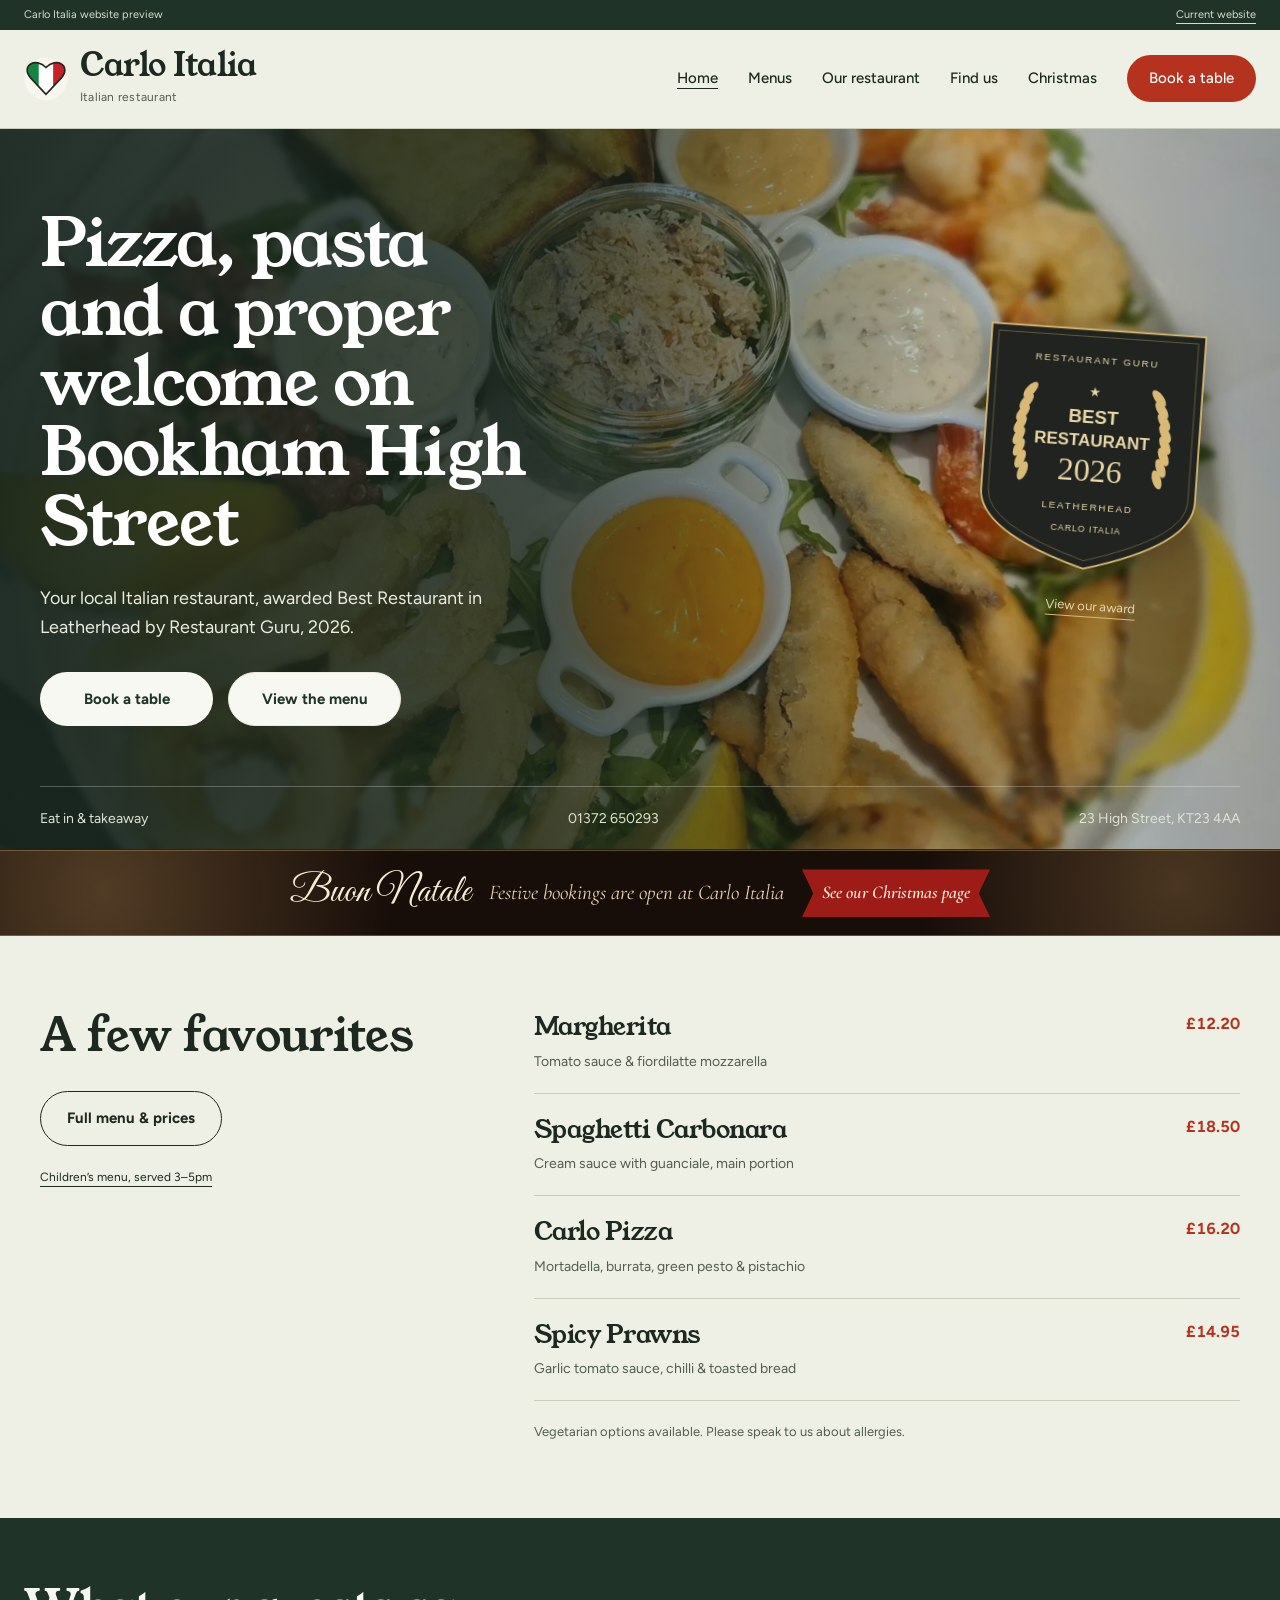
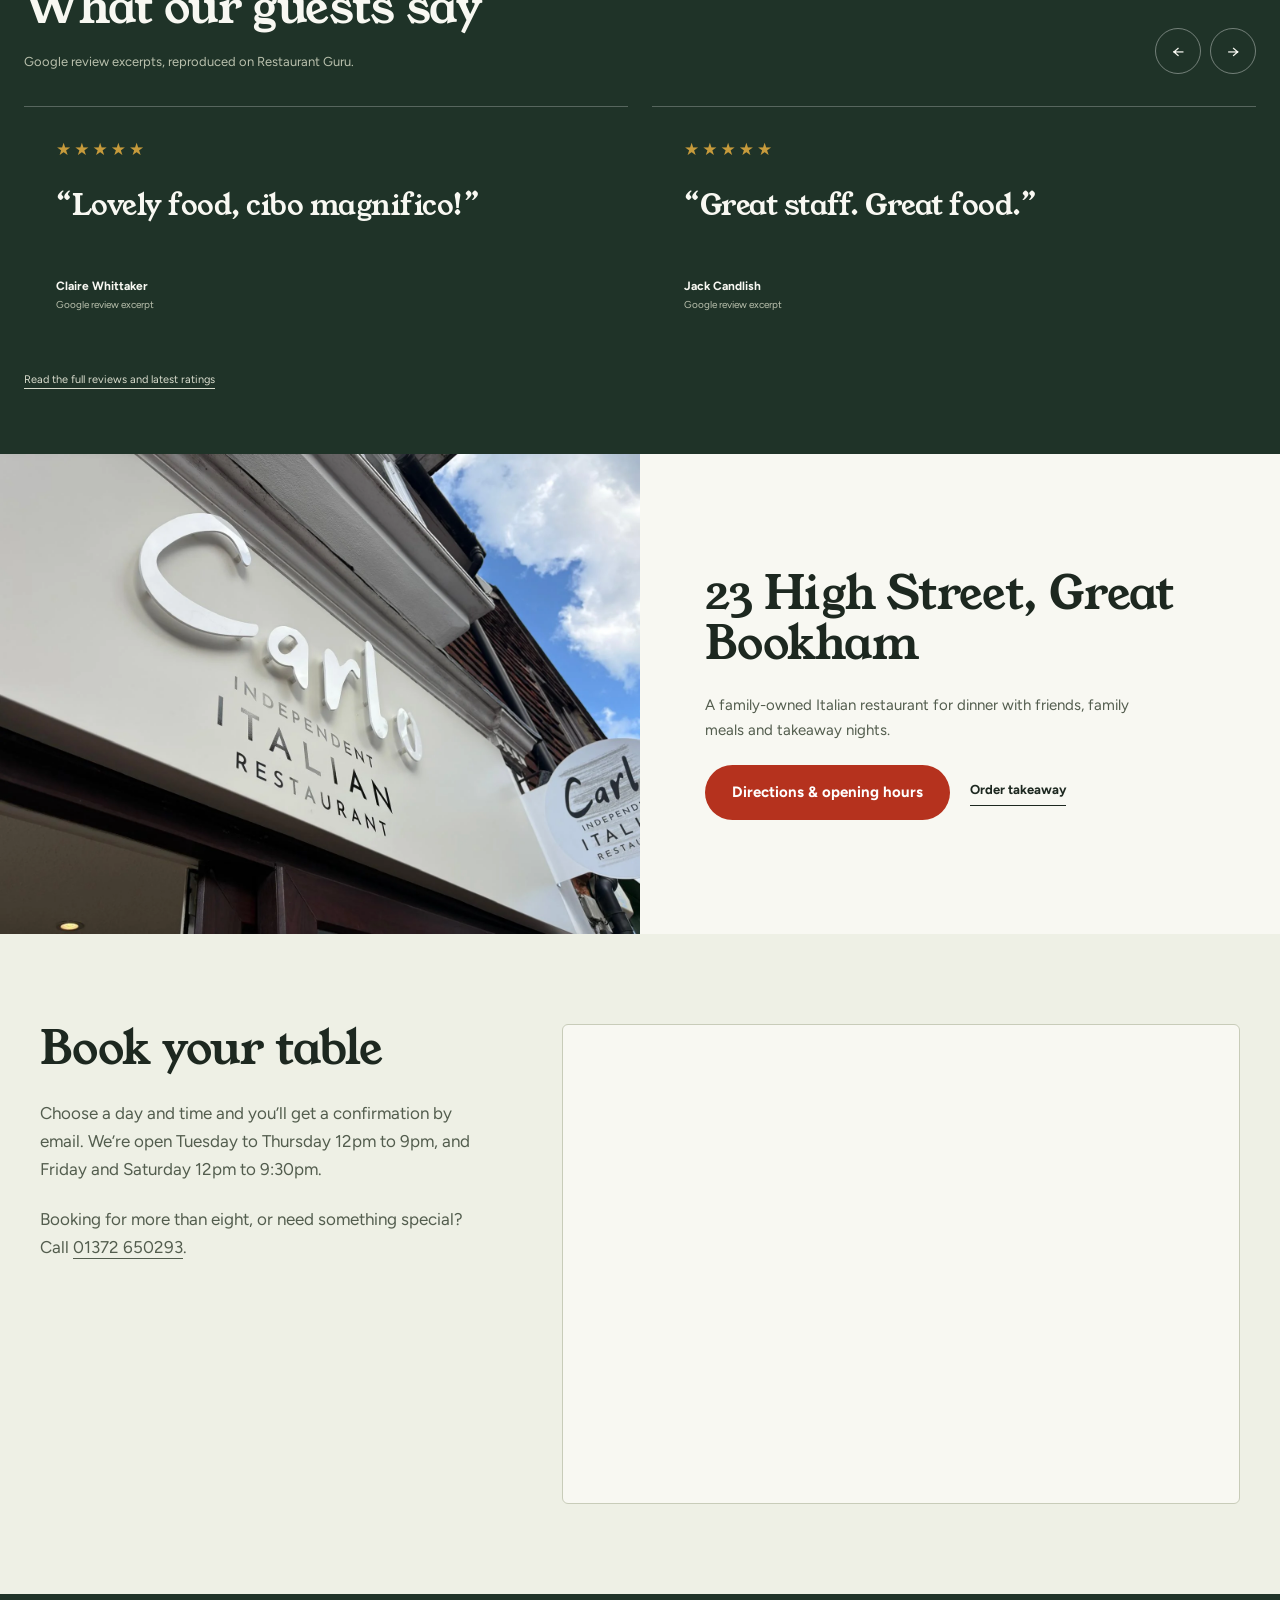
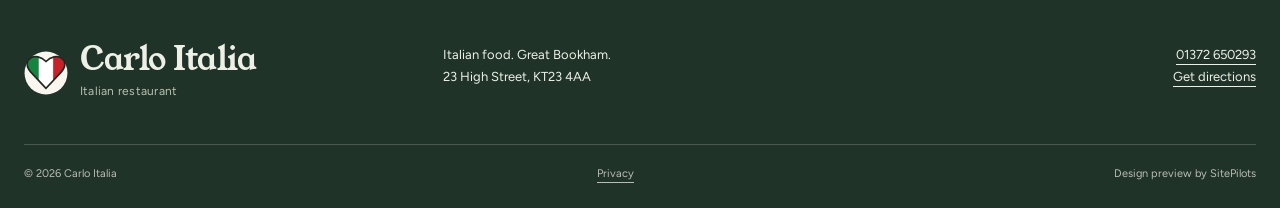
==== index.html @ e2feead2 "Add files via upload" ====
<!doctype html><html lang="en-GB"><head><meta charset="utf-8"><meta name="viewport" content="width=device-width,initial-scale=1"><title>Italian Restaurant in Great Bookham | Carlo Italia</title><meta name="description" content="Pizza, pasta and Italian dining at Carlo Italia, 23 High Street, Great Bookham. View the menu, find us and book a table."><meta name="robots" content="noindex, nofollow"><link rel="canonical" href="https://www.carloitalia.com/"><meta name="theme-color" content="#1f3328"><meta property="og:title" content="Italian Restaurant in Great Bookham | Carlo Italia"><meta property="og:description" content="Pizza, pasta and Italian dining at Carlo Italia, 23 High Street, Great Bookham. View the menu, find us and book a table."><meta property="og:type" content="website"><meta property="og:url" content="https://sitepilots.co.uk/carlo/"><meta property="og:image" content="https://sitepilots.co.uk/carlo/seafood.webp"><link rel="icon" href="favicon.svg" type="image/svg+xml"><link rel="alternate icon" href="favicon.ico"><link rel="apple-touch-icon" href="apple-touch-icon.png"><link rel="preconnect" href="https://fonts.googleapis.com"><link rel="preconnect" href="https://fonts.gstatic.com" crossorigin><link rel="stylesheet" href="https://fonts.googleapis.com/css2?family=Young+Serif&family=Figtree:wght@400;500;700&display=swap"><link rel="stylesheet" href="https://fonts.googleapis.com/css2?family=Great+Vibes&family=Cormorant+Garamond:ital,wght@0,500;0,600;1,500&display=swap"><link rel="stylesheet" href="styles.css"><script src="script.js" defer></script><script type="application/ld+json">{"@context": "https://schema.org", "@type": "Restaurant", "name": "Carlo Italia", "url": "https://www.carloitalia.com/", "telephone": "+441372650293", "servesCuisine": "Italian", "hasMenu": "https://www.carloitalia.com/menu/", "address": {"@type": "PostalAddress", "streetAddress": "23 High Street", "addressLocality": "Great Bookham", "addressRegion": "Surrey", "postalCode": "KT23 4AA", "addressCountry": "GB"}}</script></head><body><a class="skip" href="#main">Skip to content</a><div class="preview-bar">Carlo Italia website preview <a href="https://www.carloitalia.com/">Current website</a></div><header class="site-header"><a class="brand" href="index.html" aria-label="Carlo Italia home"><img src="favicon.svg" alt="" width="44" height="44"><span>Carlo Italia <small>Italian restaurant</small></span></a><button class="nav-toggle" type="button" aria-controls="main-nav" aria-expanded="false">Menu <span>+</span></button><nav id="main-nav" aria-label="Main navigation"><a href="index.html" aria-current="page">Home</a><a href="menu.html" >Menus</a><a href="about.html" >Our restaurant</a><a href="visit.html" >Find us</a><a href="christmas.html">Christmas</a><a href="book.html" >Book a table</a></nav></header><main id="main"><section class="hero hero-redesign"><img class="hero-backdrop" src="seafood.webp" width="1600" height="900" alt="Carlo Italia seafood platter, with calamari, prawns and dips" fetchpriority="high"><div class="hero-inner"><div class="hero-copy"><h1>Pizza, pasta and a proper welcome on Bookham High Street</h1><p class="intro">Your local Italian restaurant, awarded Best Restaurant in Leatherhead by Restaurant Guru, 2026.</p><div class="buttons"><a class="button" href="#book">Book a table</a><a class="button hero-secondary" href="menu.html">View the menu</a></div></div><a class="hero-award" href="https://restaurantguru.com/Carlo-Italia-Leatherhead" target="_blank" rel="noopener" aria-label="View Carlo Italia's Restaurant Guru 2026 Best Restaurant award in Leatherhead"><img src="award-2026.svg" width="280" height="300" alt="Restaurant Guru — Best Restaurant 2026, Leatherhead, Carlo Italia"><span>View our award</span></a></div><div class="hero-bottom"><span>Eat in &amp; takeaway</span><a href="tel:+441372650293">01372 650293</a><span>23 High Street, KT23 4AA</span></div></section><a class="xmas-strip" href="christmas.html"><strong>Buon Natale</strong><em>Festive bookings are open at Carlo Italia</em><span>See our Christmas page</span></a><section class="section food-menu"><div class="menu-intro"><h2>A few favourites</h2><a class="button outline" href="menu.html">Full menu &amp; prices</a><a class="small-link" href="menu.html#children">Children’s menu, served 3–5pm</a></div><div class="home-dishes"><article><div><h3>Margherita</h3><p>Tomato sauce &amp; fiordilatte mozzarella</p></div><strong>£12.20</strong></article><article><div><h3>Spaghetti Carbonara</h3><p>Cream sauce with guanciale, main portion</p></div><strong>£18.50</strong></article><article><div><h3>Carlo Pizza</h3><p>Mortadella, burrata, green pesto &amp; pistachio</p></div><strong>£16.20</strong></article><article><div><h3>Spicy Prawns</h3><p>Garlic tomato sauce, chilli &amp; toasted bread</p></div><strong>£14.95</strong></article><p class="menu-footnote">Vegetarian options available. Please speak to us about allergies.</p></div></section><section class="reviews section" aria-labelledby="reviews-title"><div class="review-heading"><div><h2 id="reviews-title">What our guests say</h2><p>Google review excerpts, reproduced on Restaurant Guru.</p></div><div class="review-controls"><button type="button" data-review-prev aria-label="Previous review">←</button><button type="button" data-review-next aria-label="Next review">→</button></div></div><div class="review-track" tabindex="0" aria-label="Guest reviews, scroll horizontally"><article class="review-card"><span class="stars" aria-label="5 out of 5 stars">★★★★★</span><blockquote>“Lovely food, cibo magnifico!”</blockquote><p>Claire Whittaker</p><small>Google review excerpt</small></article><article class="review-card"><span class="stars" aria-label="5 out of 5 stars">★★★★★</span><blockquote>“Great staff. Great food.”</blockquote><p>Jack Candlish</p><small>Google review excerpt</small></article><article class="review-card"><span class="stars" aria-label="5 out of 5 stars">★★★★★</span><blockquote>“The spicy prawns were exceptional”</blockquote><p>kaleb mahoneycullen</p><small>Google review excerpt</small></article></div><p class="review-source"><a href="https://restaurantguru.com/Carlo-Italia-Leatherhead#restaurant-reviews" target="_blank" rel="noopener">Read the full reviews and latest ratings</a></p></section><section class="home-visit"><figure><img src="carlo-photo.webp" width="1600" height="1200" alt="Carlo Italian restaurant sign on Great Bookham High Street" loading="lazy"></figure><div><h2>23 High Street, Great Bookham</h2><p>A family-owned Italian restaurant for dinner with friends, family meals and takeaway nights.</p><div class="buttons"><a class="button" href="visit.html">Directions &amp; opening hours</a><a class="text-link" href="tel:+447988336974">Order takeaway</a></div></div></section><section class="home-book" id="book"><div class="home-book-copy"><h2>Book your table</h2><p>Choose a day and time and you’ll get a confirmation by email. We’re open Tuesday to Thursday 12pm to 9pm, and Friday and Saturday 12pm to 9:30pm.</p><p>Booking for more than eight, or need something special? Call <a href="tel:+441372650293">01372 650293</a>.</p></div><div class="booking-widget"><script src="https://app.tableo.com/embed.js" data-restaurant="carlo-italia-united-kingdom"></script></div></section></main><footer><div class="footer-top"><a class="brand" href="index.html"><img src="favicon.svg" alt="" width="44" height="44"><span>Carlo Italia <small>Italian restaurant</small></span></a><p>Italian food. Great Bookham.<br>23 High Street, KT23 4AA</p><div><a href="tel:+441372650293">01372 650293</a><br><a href="https://www.google.com/maps/search/?api=1&query=Carlo+Italia+23+High+Street+Great+Bookham+KT23+4AA" target="_blank" rel="noopener">Get directions</a></div></div><div class="footer-bottom"><span>© 2026 Carlo Italia</span><a href="privacy.html">Privacy</a><span>Design preview by SitePilots</span></div></footer><div class="mobile-actions"><a href="menu.html">View menu</a><a href="book.html">Book a table</a></div></body></html>
---- styles.css ----
:root{--paper:#f5f1e9;--ink:#242420;--green:#9e3027;--line:#cfc7ba;--gold:#d8ba76;--muted:#605f56;--dark:#20231f}*{box-sizing:border-box}html{scroll-behavior:smooth;scroll-padding-top:110px}body{margin:0;background:var(--paper);color:var(--ink);font:16px/1.6 Arial,Helvetica,sans-serif}a{color:inherit;text-underline-offset:5px}button{font:inherit;cursor:pointer}a,button{-webkit-tap-highlight-color:transparent}a:focus-visible,button:focus-visible,summary:focus-visible,.review-track:focus-visible{outline:3px solid #b69b59;outline-offset:5px}img{max-width:100%;display:block;height:auto}figure{margin:0}h1,h2,h3,p{margin-top:0}h1,h2{font-family:Impact,'Arial Narrow',Arial,sans-serif;font-weight:900;letter-spacing:-.035em;line-height:1.03}h1{font-size:clamp(56px,6.8vw,100px);margin-bottom:26px}h2{font-size:clamp(38px,4.5vw,65px);margin-bottom:25px}h3{font-size:21px;line-height:1.3}p{margin-bottom:22px}small{font-size:13px;line-height:1.6}section{min-width:0}.skip{position:fixed;left:10px;top:-100px;z-index:30;background:white;padding:12px}.skip:focus{top:10px}.preview-bar{display:flex;justify-content:space-between;gap:15px;padding:6px max(24px,calc((100vw - 1280px)/2));font-size:10px;letter-spacing:.04em;background:#e4dfd4;color:var(--ink)}.preview-bar a{white-space:nowrap}.site-header{position:sticky;top:0;z-index:10;background:var(--paper);display:flex;align-items:center;justify-content:space-between;gap:24px;padding:20px max(24px,calc((100vw - 1280px)/2));border-bottom:1px solid var(--line)}.brand{display:flex;align-items:center;gap:12px;text-decoration:none;flex-shrink:0}.brand>span{font-family:Georgia,serif;font-size:38px;letter-spacing:-1.5px;line-height:1}.brand small{display:block;font:9px/1.7 Arial,sans-serif;letter-spacing:.17em;margin-top:5px}.site-header nav{display:flex;gap:30px;align-items:center}.site-header nav a{text-decoration:none;font-size:12px;text-transform:uppercase;letter-spacing:.045em;font-weight:700}.site-header nav a[aria-current]{text-decoration:underline}.site-header nav a:last-child{padding:13px 25px;background:var(--green);color:white}.nav-toggle{display:none}.section{max-width:1280px;margin:auto;padding:80px 0}.eyebrow{display:block;font-size:11px;font-weight:700;letter-spacing:.14em;text-transform:uppercase;margin-bottom:24px}.buttons{display:flex;gap:25px;align-items:center;flex-wrap:wrap}.button{display:inline-flex;gap:25px;align-items:center;justify-content:center;background:var(--green);color:white;padding:17px 26px;text-decoration:none;font-size:12px;text-transform:uppercase;letter-spacing:.05em;font-weight:700;min-height:52px;border:1px solid transparent;transition:background .15s}.button:hover{background:#7b241d}.text-link{font-size:13px;font-weight:700;text-decoration:none;border-bottom:1px solid currentColor;padding-bottom:5px}.hero-redesign{position:relative;isolation:isolate;color:#fff;margin:0;max-width:none;overflow:hidden;background:#323025}.hero-backdrop{position:absolute;z-index:-2;inset:0;width:100%;height:100%;object-fit:cover;object-position:center 56%}.hero-redesign:after{content:'';position:absolute;z-index:-1;inset:0;background:linear-gradient(90deg,rgba(13,18,15,.91) 0%,rgba(13,18,15,.76) 39%,rgba(13,18,15,.22) 75%,rgba(13,18,15,.36) 100%)}.hero-inner{max-width:1280px;margin:auto;min-height:620px;padding:80px 0 60px;display:grid;grid-template-columns:1fr 280px;align-items:center;gap:70px}.hero h1{font-size:clamp(58px,6vw,89px);letter-spacing:-.03em;line-height:1.01;margin-bottom:26px}.hero h1 span{color:#e2c888}.hero .eyebrow{color:#e3d4ae}.hero .intro{font-size:17px;max-width:490px;line-height:1.6;color:#ede8df}.hero .buttons{margin-top:30px;gap:15px}.hero .button{background:var(--paper);color:var(--dark);min-width:173px}.hero .button:hover{background:#e4d4b4}.hero .hero-secondary{background:transparent;border:1px solid #efe8dc;color:white}.hero .hero-secondary:hover{background:#ffffff20}.hero-award{align-self:center;text-align:center;text-decoration:none;transform:rotate(4deg);padding:0 5px}.hero-award img{width:250px;height:auto;filter:drop-shadow(0 9px 20px #0005)}.hero-award span{display:inline-block;font-size:11px;border-bottom:1px solid #d8ba76;margin-top:12px;color:#e7d7ae}.hero-bottom{max-width:1280px;margin:auto;border-top:1px solid #ffffff40;padding:20px 0;display:flex;justify-content:space-between;gap:20px;font-size:11px;text-transform:uppercase;letter-spacing:.07em}.hero-bottom a{text-decoration:none}.food-menu{display:grid;grid-template-columns:.75fr 1.25fr;gap:110px;padding-top:75px;padding-bottom:75px}.menu-intro .eyebrow{color:var(--green)}.menu-intro h2{font-size:70px;margin-bottom:30px}.outline{background:transparent;color:var(--ink);border:1px solid var(--ink)}.outline:hover{color:white;background:var(--ink)}.small-link{display:block;font-size:12px;margin-top:22px}.home-dishes article{display:flex;justify-content:space-between;gap:25px;border-bottom:1px solid var(--line);padding:20px 0}.home-dishes article:first-child{padding-top:0}.home-dishes h3{font-family:Georgia,serif;font-size:25px;font-weight:400;margin-bottom:6px;letter-spacing:-.5px}.home-dishes p{font-size:14px;color:var(--muted);margin:0}.home-dishes strong{white-space:nowrap;font-size:16px}.home-dishes .menu-footnote{font-size:11px;margin:20px 0 0}.reviews{background:#e8e4da;padding:65px max(24px,calc((100vw - 1280px)/2));max-width:none;overflow:hidden;border-top:1px solid var(--line);border-bottom:1px solid var(--line)}.review-heading{display:flex;justify-content:space-between;align-items:end;gap:25px}.review-heading h2{font-size:50px;margin-bottom:18px}.review-heading p:not(.eyebrow){font-size:12px;color:var(--muted)}.review-heading .eyebrow{color:var(--green);margin-bottom:16px}.review-controls{display:flex;gap:9px;padding-bottom:20px}.review-controls button{border:1px solid var(--ink);background:transparent;width:46px;height:46px;color:var(--ink)}.review-controls button:hover{background:var(--ink);color:white}.review-track{display:flex;gap:24px;overflow-x:auto;scroll-snap-type:x mandatory;scrollbar-width:thin;padding:12px 0 18px}.review-card{flex:0 0 calc((100% - 24px)/2);scroll-snap-align:start;border-top:2px solid var(--green);padding:28px 32px;display:flex;flex-direction:column;min-height:235px;background:var(--paper)}.stars{color:#906719;font-size:17px;letter-spacing:3px}.review-card blockquote{font:29px/1.3 Georgia,serif;letter-spacing:-.5px;margin:24px 0 auto;padding-bottom:25px}.review-card p{font-size:12px;font-weight:700;margin:0}.review-card small{color:var(--muted);font-size:10px}.review-source{margin:12px 0 0;font-size:11px}.home-visit{display:grid;grid-template-columns:1fr 1fr;background:var(--paper)}.home-visit figure img{height:100%;min-height:450px;max-height:520px;width:100%;object-fit:cover}.home-visit>div{padding:70px max(40px,calc((100vw - 1280px)/2)) 70px 65px;align-self:center}.home-visit h2{font-size:49px}.home-visit p:not(.eyebrow){max-width:450px;color:var(--muted);font-size:15px}.home-visit .buttons{gap:20px}.closing{text-align:center;background:var(--green);color:var(--paper);padding:65px 24px}.closing .eyebrow{color:#f0d6cd}.closing h2{font-size:clamp(43px,5vw,70px)}.closing p:not(.eyebrow){color:#f0d6cd}.closing .buttons{justify-content:center}.light{background:var(--paper);color:var(--green)}.light:hover{background:#fff}footer{padding:50px max(24px,calc((100vw - 1280px)/2)) 25px;background:var(--dark);color:var(--paper)}.footer-top{display:grid;grid-template-columns:1fr 1fr 1fr;align-items:start;gap:25px;padding-bottom:35px}.footer-top p,.footer-top>div{font-size:13px}.footer-top>div{text-align:right}.footer-bottom{border-top:1px solid #ffffff30;padding-top:20px;display:flex;justify-content:space-between;gap:20px;font-size:11px;color:#bbbcb4}.mobile-actions{display:none}.page-heading{max-width:1280px;margin:auto;padding:65px 0 40px}.page-heading p:not(.eyebrow){max-width:620px;font-size:17px;color:var(--muted)}.page-heading h1{font-size:clamp(53px,6vw,85px)}.page-heading .eyebrow{color:var(--green)}.split{display:grid;grid-template-columns:1fr 1fr;align-items:center;gap:80px}.split figure img{width:100%;height:450px;object-fit:cover}.split>div p{color:var(--muted)}.split h2{font-size:50px}.award{max-width:1280px;margin:0 auto;display:flex;gap:25px;align-items:center;border-top:1px solid var(--line);border-bottom:1px solid var(--line);padding:27px 12px}.award-mark{color:#967123;font-size:50px;width:65px;text-align:center}.award>div{display:flex;gap:8px 28px;align-items:baseline;flex-wrap:wrap}.award .eyebrow{color:#756030;flex-basis:100%;margin:0}.award strong{font:32px/1.3 Georgia,serif}.award div>span:last-child{font-size:12px;color:var(--muted)}.award>a{font-size:12px;white-space:nowrap;margin-left:auto}.menu-jump{position:sticky;top:98px;background:var(--dark);color:var(--paper);z-index:5;display:flex;gap:35px;padding:18px max(24px,calc((100vw - 1280px)/2));overflow:auto;white-space:nowrap}.menu-jump a{font-size:12px;text-transform:uppercase;letter-spacing:.04em;text-decoration:none}.menu-layout{display:grid;grid-template-columns:1fr 1fr;gap:55px 95px;align-items:start}.menu-section h2{font-size:38px;text-transform:uppercase;border-bottom:2px solid var(--green);padding-bottom:19px}.dishes{list-style:none;padding:0;margin:0}.dishes li{display:flex;gap:20px;justify-content:space-between;margin-bottom:26px}.dishes li>div{min-width:0}.dishes h3{font:400 22px/1.3 Georgia,serif;margin-bottom:6px;letter-spacing:-.3px}.dishes p{font-size:13px;color:var(--muted);margin:0}.price{font-size:14px;font-weight:700;white-space:nowrap;text-align:right}.price small{display:block;font-size:11px;color:var(--muted);font-weight:400;margin-bottom:4px}.menu-section{scroll-margin-top:170px}.children,.allergens{grid-column:1/-1}.children .dishes{display:grid;grid-template-columns:1fr 1fr;column-gap:95px}.subheading{font:28px Georgia,serif;margin:35px 0 25px}.allergens{padding:30px;border:1px solid var(--line);font-size:13px}.allergens h2{font-size:30px}.allergens .buttons a{font-size:12px}.visit-grid{display:grid;grid-template-columns:1fr 1fr;gap:85px;padding-top:20px}.visit-grid figure img{width:100%;height:570px;object-fit:cover}.visit-grid figcaption{font-size:12px;margin-top:15px}.contact-detail{margin-top:32px}.contact-detail h3{font-size:14px}.contact-detail a{font-size:17px}.contact-detail p{margin-bottom:5px}.email{overflow-wrap:anywhere}.faq{max-width:850px}.faq details{border-bottom:1px solid var(--line);padding:21px 0}.faq summary{cursor:pointer;font-weight:600}.faq details p{margin:15px 0 0;color:var(--muted)}.booking-grid{display:grid;grid-template-columns:1.3fr 1fr;gap:80px;padding-top:20px}.booking-primary{background:#e6e0d4;padding:45px}.booking-primary small{display:block;max-width:440px;margin-top:20px;color:var(--muted)}.booking-grid aside{padding:30px 0}.booking-grid aside h2{font-size:35px}.phone-big{display:block;font:34px Georgia,serif;text-decoration:none;margin-bottom:20px}.booking-grid aside .text-link{display:inline-block}.booking-grid aside .button{display:flex;margin-top:25px;max-width:290px}.muted{color:var(--muted);font-size:13px}.prose{max-width:800px;padding-top:20px;overflow-wrap:anywhere}.prose h2{font-size:30px;margin-top:40px}.gallery{display:grid;grid-template-columns:1.3fr 1fr;gap:30px}.gallery img{height:430px;width:100%;object-fit:cover}.gallery figcaption{font-size:11px;margin-top:12px;color:var(--muted)}
@media(max-width:1360px){.section,.page-heading,.award{margin-left:40px;margin-right:40px}.reviews{margin:0}.hero-inner,.hero-bottom{margin-left:40px;margin-right:40px}.faq,.prose{margin-left:auto;margin-right:auto;padding-left:25px;padding-right:25px}.food-menu{gap:70px}}
@media(max-width:1000px){.site-header nav{gap:17px}.hero-inner{grid-template-columns:1fr 210px;gap:25px;min-height:550px}.hero h1{font-size:61px}.hero-award img{width:200px}.split,.visit-grid{gap:40px}.menu-layout{gap:50px}.booking-grid{gap:35px}.booking-primary{padding:30px}.award>div{gap:5px 20px}.home-visit>div{padding:40px}.home-visit h2{font-size:40px}.food-menu{gap:45px}}
@media(max-width:760px){html{scroll-padding-top:90px}.preview-bar{padding:5px 20px;font-size:9px;letter-spacing:0}.site-header{padding:15px 20px}.brand>span{font-size:30px}.brand img{width:35px;height:35px}.brand small{font-size:8px}.nav-toggle{display:flex;gap:15px;align-items:center;background:none;border:1px solid var(--line);padding:9px 13px;font-size:12px;min-height:44px}.nav-toggle span{font-size:18px}.site-header nav{display:none;position:absolute;left:0;right:0;top:100%;padding:20px;background:var(--paper);border-bottom:1px solid var(--line);flex-direction:column;align-items:stretch}.site-header nav.open{display:flex}.site-header nav a{padding:9px}.site-header nav a:last-child{text-align:center}.section,.page-heading,.award{margin-left:20px;margin-right:20px}.section{padding:48px 0}.hero-inner{margin:0 22px;padding:42px 0 27px;grid-template-columns:1fr;gap:27px;min-height:0}.hero h1{font-size:clamp(39px,10vw,63px);margin-bottom:20px;letter-spacing:-.035em}.hero h1 span{display:inline-block}.hero .intro{font-size:14px;max-width:325px;margin-bottom:20px}.eyebrow{font-size:10px;margin-bottom:18px}.hero .buttons{margin-top:20px;gap:12px}.hero .button{min-width:0;flex:1;padding:14px 12px;font-size:11px}.hero-award{transform:none;justify-self:start;display:flex;align-items:center;gap:15px;text-align:left;padding:0}.hero-award img{width:150px}.hero-award span{font-size:11px;margin:0}.hero-redesign:after{background:linear-gradient(90deg,#101712eb,#10171291)}.hero-backdrop{object-position:59% center}.hero-bottom{margin:0 22px;padding:17px 0;font-size:10px;gap:12px;flex-wrap:wrap}.hero-bottom>span:last-child{display:none}.buttons{gap:20px}.button{padding:14px 20px;font-size:11px;min-height:48px}.text-link{font-size:12px}.food-menu{grid-template-columns:1fr;gap:30px}.menu-intro h2{font-size:45px;margin-bottom:20px}.menu-intro h2 br{display:none}.menu-intro .eyebrow{margin-bottom:12px}.menu-intro .small-link{margin-top:17px}.home-dishes article{padding:20px 0}.home-dishes h3{font-size:22px}.home-dishes p{font-size:13px}.home-dishes strong{font-size:14px}.reviews{margin:0;padding:45px 20px}.review-heading{align-items:center;gap:10px}.review-heading h2{font-size:38px}.review-heading p:not(.eyebrow){max-width:240px;font-size:10px}.review-controls{gap:6px}.review-controls button{width:40px;height:44px}.review-track{gap:15px}.review-card{flex-basis:91%;min-height:230px;padding:24px}.review-card blockquote{font-size:26px}.review-source{font-size:10px}.home-visit{grid-template-columns:1fr}.home-visit figure img{min-height:0;height:290px}.home-visit>div{padding:42px 22px}.home-visit h2{font-size:39px}.home-visit p:not(.eyebrow){font-size:14px}.home-visit .buttons{align-items:start;flex-direction:column}.closing{padding:45px 20px}.closing h2{font-size:40px}.closing p:not(.eyebrow){font-size:14px}.footer-top{grid-template-columns:1fr;gap:25px}.footer-top>div{text-align:left}.footer-top p{margin:0}.footer-bottom{flex-wrap:wrap;font-size:10px;gap:12px 20px}footer{padding:40px 20px 95px}.mobile-actions{position:fixed;bottom:0;left:0;right:0;z-index:12;display:grid;grid-template-columns:1fr 1fr;padding-bottom:env(safe-area-inset-bottom);background:var(--paper);box-shadow:0 -3px 15px #00000010}.mobile-actions a{text-align:center;text-decoration:none;font-size:12px;font-weight:700;padding:17px;text-transform:uppercase;letter-spacing:.03em}.mobile-actions a:last-child{background:var(--green);color:white}.page-heading{padding:40px 0 26px}.page-heading h1{font-size:44px;overflow-wrap:normal}.page-heading p:not(.eyebrow){font-size:15px}.menu-jump{top:77px;gap:24px;padding:16px 20px}.menu-layout{grid-template-columns:1fr;gap:30px}.menu-section h2{font-size:33px;padding-bottom:17px}.dishes li{gap:15px}.dishes h3{font-size:19px}.dishes p{font-size:12px}.price{font-size:12px}.children .dishes{grid-template-columns:1fr}.allergens{padding:24px}.visit-grid{grid-template-columns:1fr;gap:35px}.visit-grid h2{font-size:36px}.visit-grid figure img{height:330px}.contact-detail a{font-size:16px}.booking-grid{grid-template-columns:1fr;gap:25px}.booking-primary{padding:30px 24px}.booking-primary h2{font-size:35px}.booking-grid aside{padding:10px 0 20px}.prose h2{font-size:28px}.split{grid-template-columns:1fr;gap:28px}.split figure img{height:310px}.split h2{font-size:38px}.split>div p{font-size:14px}.gallery{grid-template-columns:1fr}.gallery img{height:320px}.award{padding:24px 0;gap:15px;flex-wrap:wrap}.award-mark{font-size:42px;width:45px}.award>div{flex:1;gap:5px}.award strong{font-size:26px;flex-basis:100%}.award>a{margin-left:60px}.award .eyebrow{font-size:9px}.faq{padding-left:0;padding-right:0}}
@media(prefers-reduced-motion:reduce){html{scroll-behavior:auto}*{transition:none!important}}

.booking-widget{margin-top:25px;min-height:480px}.booking-widget iframe{display:block;width:100%;min-height:520px;border:0}@media(max-width:700px){.booking-widget,.booking-widget iframe{min-height:600px}}

/* Refresh 2026-10: basil, pistachio and tomato; Young Serif + Figtree */
:root{--paper:#eef0e5;--ink:#1d2820;--green:#b5321e;--line:#c8ccb9;--gold:#c79b3c;--muted:#535d4e;--dark:#1f3328;--plaster:#f8f8f2}
body{font:17px/1.65 Figtree,system-ui,sans-serif;background:var(--paper)}
h1,h2{font-family:'Young Serif',Georgia,serif;font-weight:400;letter-spacing:-.015em;line-height:1.08;text-transform:none}
h1{font-size:clamp(42px,5.4vw,76px)}h2{font-size:clamp(32px,3.6vw,50px)}
.home-dishes h3,.dishes h3,.review-card blockquote,.phone-big,.award strong,.subheading,.brand>span{font-family:'Young Serif',Georgia,serif}
.brand small{font-family:Figtree,sans-serif;letter-spacing:.02em;font-size:12px;color:var(--muted)}
.site-header{background:var(--paper)}
.site-header nav a{text-transform:none;letter-spacing:0;font-size:15px;font-weight:500}
.site-header nav a:last-child{border-radius:999px;padding:11px 22px;background:var(--green)}
.button{text-transform:none;letter-spacing:0;font-size:15px;font-weight:700;border-radius:999px;padding:14px 26px;min-height:50px;gap:10px}
.button:hover{background:#952714}
.outline{border-color:var(--ink)}
.preview-bar{background:var(--dark);color:#d9dccd;font-size:11px;letter-spacing:0}
/* hero */
.hero-redesign:after{background:linear-gradient(90deg,rgba(22,36,28,.93) 0%,rgba(22,36,28,.78) 42%,rgba(22,36,28,.2) 78%,rgba(22,36,28,.35) 100%)}
.hero h1{font-size:clamp(44px,5.2vw,74px);max-width:13ch;line-height:1.05;letter-spacing:-.02em}
.hero .intro{font-size:18px;color:#e9ecdf}
.hero .button{background:var(--plaster);color:var(--dark)}.hero .button:hover{background:#fff}
.hero-bottom{text-transform:none;letter-spacing:0;font-size:14px;color:#dfe3d4}
.hero-award span{font-size:13px}
/* sections */
.menu-intro h2{font-size:clamp(34px,3.6vw,50px)}
.home-dishes strong{font-variant-numeric:tabular-nums;color:var(--green)}
.home-dishes .menu-footnote{font-size:13px;color:var(--muted)}
.reviews{background:var(--dark);color:var(--plaster);border:0}
.reviews .review-heading p:not(.eyebrow){color:#b9c0ad;font-size:13px}
.review-card{background:transparent;border-top:1px solid #ffffff40;color:var(--plaster)}
.review-card small{color:#b9c0ad}.stars{color:var(--gold)}
.review-controls button{border-color:#ffffff60;color:var(--plaster);border-radius:999px}
.review-controls button:hover{background:var(--plaster);color:var(--dark)}
.review-source a{color:#d9dccd}
.review-heading h2,.home-visit h2{font-size:clamp(32px,3.6vw,48px)}
.home-visit{background:var(--plaster)}
.closing{background:var(--dark);color:var(--plaster)}.closing h2{font-size:clamp(34px,4vw,54px)}
.light{background:var(--plaster);color:var(--dark)}
.award-source{flex-basis:100%;font-size:13px;color:var(--muted)}
.award-mark{color:var(--gold)}
.menu-jump a{text-transform:none;letter-spacing:0;font-size:15px}
.menu-section h2{text-transform:none;font-size:34px;border-bottom:2px solid var(--green)}
.price{font-variant-numeric:tabular-nums}
.page-heading h1{font-size:clamp(40px,5vw,68px)}
.faq summary{font-weight:500;font-size:18px}
.mobile-actions a{text-transform:none;letter-spacing:0;font-size:15px}
/* booking */
.booking-primary{background:var(--plaster);border:1px solid var(--line);border-radius:6px}
.booking-primary h2{font-size:clamp(28px,3vw,38px)}
.booking-widget{margin-top:20px;min-height:480px}
.home-book{display:grid;grid-template-columns:.8fr 1.2fr;gap:70px;align-items:start;max-width:1280px;margin:0 auto;padding:90px 0}
.home-book-copy{position:sticky;top:120px}
.home-book-copy p{color:var(--muted);max-width:40ch}
.home-book .booking-widget{margin-top:0;background:var(--plaster);border:1px solid var(--line);border-radius:6px;padding:12px}
@media(max-width:1360px){.home-book{margin:0 40px}}
@media(max-width:760px){h1{font-size:40px}.hero h1{font-size:clamp(36px,9.5vw,52px)}.button{font-size:14px;padding:13px 18px}.home-book{grid-template-columns:1fr;gap:24px;margin:0 20px;padding:50px 0}.home-book-copy{position:static}.site-header nav a:last-child{border-radius:999px}.review-card blockquote{font-size:23px}}
footer .brand small{color:#b9c0ad}
/* Christmas: an extension of Jo's poster */
.xmas-page{--xm-night:#170d09;--xm-wood:#2a170e;--xm-cream:#f7ecd6;--xm-gold:#d9b46a;--xm-red:#9e1c17;--xm-holly:#2f6b3a;background:var(--xm-night);color:var(--xm-cream)}
.xmas-page .site-header{background:rgba(23,13,9,.92);border-bottom:1px solid rgba(217,180,106,.25);backdrop-filter:blur(8px)}
.xmas-page .brand,.xmas-page .site-header nav a{color:var(--xm-cream)}
.xmas-page .brand small{color:var(--xm-gold)}
.xmas-page .site-header nav a:last-child{background:var(--xm-red);color:var(--xm-cream)}
.xmas-page .nav-toggle{color:var(--xm-cream);border-color:rgba(217,180,106,.4)}
.xmas-page .site-header nav.open{background:var(--xm-night)}
.xmas-page .preview-bar{background:#0f0806;color:#cbb58c}
.xmas-page footer{background:#0f0806;border-top:1px solid rgba(217,180,106,.2)}
.xmas-page .mobile-actions{background:var(--xm-night)}.xmas-page .mobile-actions a:first-child{color:var(--xm-cream)}.xmas-page .mobile-actions a:last-child{background:var(--xm-red)}
.xm-script{font-family:'Great Vibes',cursive;font-weight:400;letter-spacing:0;line-height:.95;color:var(--xm-cream);font-size:clamp(76px,9vw,138px);margin:0 0 10px;text-shadow:0 2px 24px rgba(0,0,0,.45)}
.xm-script-sm{font-size:clamp(52px,6vw,84px);margin-bottom:4px}
.xm-kicker{font-family:'Cormorant Garamond',Georgia,serif;font-weight:600;text-transform:uppercase;letter-spacing:.28em;font-size:15px;color:var(--xm-cream);margin:0 0 6px}
.xm-italic{font-family:'Cormorant Garamond',Georgia,serif;font-style:italic;font-size:23px;line-height:1.4;color:#efdcb8;max-width:30ch;margin-bottom:18px}
.xm-rule{display:flex;align-items:center;gap:12px;max-width:300px;margin:12px 0 22px;color:var(--xm-gold)}
.xm-rule span{flex:1;height:1px;background:linear-gradient(90deg,transparent,var(--xm-gold),transparent)}
.xm-rule i{font-style:normal;font-size:14px}
/* hero */
.xm-hero{position:relative;isolation:isolate;overflow:hidden;background:var(--xm-night)}
.xm-backdrop{position:absolute;inset:-60px;width:calc(100% + 120px);height:calc(100% + 120px);object-fit:cover;filter:blur(30px) saturate(1.2) brightness(.8);opacity:.7;z-index:-3}
.xm-hero:after{content:'';position:absolute;inset:0;z-index:-2;background:radial-gradient(ellipse at 28% 45%,rgba(23,13,9,.55),rgba(23,13,9,.92) 70%),linear-gradient(180deg,transparent 70%,var(--xm-night))}
.xm-lights{position:absolute;inset:0;z-index:-1;pointer-events:none;background:
radial-gradient(circle at 6% 18%,rgba(255,206,120,.55) 0 3px,transparent 14px),radial-gradient(circle at 14% 62%,rgba(255,196,110,.4) 0 4px,transparent 18px),radial-gradient(circle at 22% 88%,rgba(255,214,140,.45) 0 3px,transparent 12px),radial-gradient(circle at 47% 12%,rgba(255,200,120,.35) 0 2px,transparent 10px),radial-gradient(circle at 56% 80%,rgba(255,206,120,.35) 0 4px,transparent 20px),radial-gradient(circle at 93% 10%,rgba(255,214,140,.55) 0 3px,transparent 14px),radial-gradient(circle at 97% 46%,rgba(255,196,110,.45) 0 5px,transparent 22px),radial-gradient(circle at 88% 92%,rgba(255,206,120,.4) 0 3px,transparent 16px);animation:xm-twinkle 5s ease-in-out infinite alternate}
@keyframes xm-twinkle{from{opacity:.6}to{opacity:1}}
.xm-inner{max-width:1200px;margin:0 auto;padding:70px 0 90px;display:grid;grid-template-columns:minmax(0,1.1fr) minmax(0,420px);gap:70px;align-items:center}
.xm-lead{font-size:18px;line-height:1.65;color:#e6d4b2;max-width:44ch}
.xm-small{font-size:15px;color:#cdb892;margin-top:22px}
.xm-small a,.xm-notes a{color:var(--xm-gold)}
.phone{white-space:nowrap}
.xm-ribbon{position:relative;display:inline-block;margin-top:14px;padding:16px 46px;background:linear-gradient(180deg,#b3221b,#8c1712);color:var(--xm-cream);text-decoration:none;font-family:'Cormorant Garamond',Georgia,serif;font-style:italic;font-weight:600;font-size:24px;clip-path:polygon(0 0,100% 0,96% 50%,100% 100%,0 100%,4% 50%);box-shadow:inset 0 0 0 2px rgba(217,180,106,.5);transition:filter .2s}
.xm-ribbon:hover{filter:brightness(1.15)}
.xm-ribbon:focus-visible{outline:3px solid var(--xm-gold);outline-offset:6px}
.xm-poster{transform:rotate(1.5deg)}
.xm-poster img{width:100%;border:6px solid var(--xm-cream);box-shadow:0 0 0 1px var(--xm-gold),0 30px 70px rgba(0,0,0,.6),0 0 90px rgba(255,190,100,.15)}
/* booking */
.xm-book{position:relative;isolation:isolate;overflow:hidden;padding:80px 24px 110px;background:var(--xm-night)}
.xm-book:before{content:'';position:absolute;inset:-60px;z-index:-3;background:url(christmas-poster.webp) center 85%/cover;filter:blur(26px) saturate(1.25) brightness(.75);opacity:.75}
.xm-book:after{content:'';position:absolute;inset:0;z-index:-2;background:linear-gradient(180deg,var(--xm-night) 0%,rgba(23,13,9,.55) 22%,rgba(23,13,9,.6) 70%,var(--xm-night) 100%),radial-gradient(ellipse at 70% 55%,rgba(255,190,100,.12),transparent 60%)}
.xm-lights-2{background:radial-gradient(circle at 4% 30%,rgba(255,206,120,.55) 0 3px,transparent 14px),radial-gradient(circle at 10% 75%,rgba(255,196,110,.45) 0 4px,transparent 18px),radial-gradient(circle at 30% 95%,rgba(255,214,140,.4) 0 3px,transparent 12px),radial-gradient(circle at 50% 8%,rgba(255,200,120,.4) 0 3px,transparent 12px),radial-gradient(circle at 95% 22%,rgba(255,214,140,.55) 0 4px,transparent 16px),radial-gradient(circle at 98% 68%,rgba(255,196,110,.45) 0 5px,transparent 22px),radial-gradient(circle at 78% 96%,rgba(255,206,120,.4) 0 3px,transparent 14px);animation-delay:-2.5s}
.xm-book-head{text-align:center;display:flex;flex-direction:column;align-items:center}
.xm-book-head .xm-rule{margin:14px auto 0;width:300px}
.holly{width:64px;height:28px;margin-bottom:6px}
.holly-sm{width:44px;height:20px;margin:0 0 8px}
.xm-book-grid{max-width:1100px;margin:50px auto 0;display:grid;grid-template-columns:minmax(0,.8fr) minmax(0,1.2fr);gap:50px;align-items:start}
.xm-notes{display:grid;gap:18px}
.xm-notes>div{padding:22px 24px;background:rgba(23,13,9,.55);border:1px solid rgba(217,180,106,.35);box-shadow:inset 0 0 0 4px rgba(23,13,9,.4),inset 0 0 0 5px rgba(217,180,106,.18);backdrop-filter:blur(6px)}
.xm-notes h3{font-family:'Cormorant Garamond',Georgia,serif;font-weight:600;font-size:26px;color:var(--xm-cream);margin-bottom:6px}
.xm-notes p{color:#e2cfab;margin:0}
.xm-card{position:relative;background:#fbf3e3;color:var(--ink);padding:26px 22px 18px;border:1px solid var(--xm-gold);outline:1px solid var(--xm-gold);outline-offset:-9px;box-shadow:0 25px 60px rgba(0,0,0,.55),0 0 80px rgba(255,190,100,.18)}
.xm-card:before{content:'';position:absolute;top:-16px;left:50%;transform:translateX(-50%);width:64px;height:28px;background:url("data:image/svg+xml,%3Csvg xmlns='http://www.w3.org/2000/svg' viewBox='0 0 64 28'%3E%3Cpath d='M30 14c-6-9-16-11-26-8 4 2 3 6 7 6-3 2-1 6-5 8 9 3 18 1 24-6z' fill='%232f6b3a'/%3E%3Cpath d='M34 14c6-9 16-11 26-8-4 2-3 6-7 6 3 2 1 6 5 8-9 3-18 1-24-6z' fill='%23285d33'/%3E%3Ccircle cx='28' cy='18' r='4' fill='%23c4261d'/%3E%3Ccircle cx='36' cy='18' r='4' fill='%23b01f17'/%3E%3Ccircle cx='32' cy='12' r='4' fill='%23d0352a'/%3E%3C/svg%3E") center/contain no-repeat}
.xm-card-title{font-family:'Great Vibes',cursive;font-size:42px;line-height:1;text-align:center;color:var(--xm-red);margin:6px 0 10px}
.xm-card .booking-widget{margin:0;min-height:420px;position:relative}
.xm-card-sub{text-align:center;font-family:'Cormorant Garamond',Georgia,serif;font-style:italic;font-size:20px;color:#6b4a2e;margin:-4px 0 14px}
.xm-fallback{display:flex;flex-direction:column;align-items:center;justify-content:center;text-align:center;gap:18px;min-height:400px;padding:30px 20px;background:radial-gradient(circle at 50% 40%,rgba(217,180,106,.18),transparent 65%)}
.booking-widget:has(iframe) .xm-fallback{display:none}
.xm-fallback-line{font-family:'Cormorant Garamond',Georgia,serif;font-size:30px;font-weight:600;color:#2a1a10;margin:0}
.xm-steps{display:flex;gap:10px;flex-wrap:wrap;justify-content:center}
.xm-steps span{display:flex;align-items:center;gap:8px;padding:10px 16px;border:1px solid rgba(158,28,23,.35);background:#fff8ea;font-size:15px;color:#3a2618}
.xm-steps b{display:inline-grid;place-items:center;width:24px;height:24px;border-radius:50%;background:var(--xm-red);color:#fbf3e3;font-size:13px}
.xm-ribbon-sm{font-size:21px;padding:14px 40px;margin-top:4px}
.xm-fallback-note{margin:0;color:#6b5a48;font-size:15px}
.xm-fallback-note a{color:var(--xm-red)}
/* homepage strip */
.xmas-strip{position:relative;display:flex;justify-content:center;align-items:center;gap:18px;flex-wrap:wrap;background:radial-gradient(circle at 8% 50%,rgba(255,200,120,.25),transparent 25%),radial-gradient(circle at 92% 40%,rgba(255,200,120,.22),transparent 22%),var(--xm-night,#170d09);color:#f7ecd6;text-decoration:none;padding:18px 20px;border-top:1px solid rgba(217,180,106,.35);border-bottom:1px solid rgba(217,180,106,.35)}
.xmas-strip strong{font-family:'Great Vibes',cursive;font-weight:400;font-size:38px;line-height:1;color:#f7ecd6}
.xmas-strip em{font-family:'Cormorant Garamond',Georgia,serif;font-style:italic;font-size:21px;color:#e6d4b2}
.xmas-strip span{display:inline-block;background:#9e1c17;color:#f7ecd6;padding:9px 20px;font-family:'Cormorant Garamond',Georgia,serif;font-style:italic;font-weight:600;font-size:18px;clip-path:polygon(0 0,100% 0,94% 50%,100% 100%,0 100%,6% 50%)}
.xmas-strip:hover span{filter:brightness(1.15)}
@media(max-width:1280px){.xm-inner{margin:0 40px}}
@media(max-width:860px){.xm-inner{grid-template-columns:1fr;gap:40px;margin:0 20px;padding:40px 0 60px}.xm-poster{max-width:340px;justify-self:center}.xm-book-grid{grid-template-columns:1fr;gap:36px}.xm-book{padding:56px 20px 70px}.xm-ribbon{font-size:20px;padding:14px 34px}.xm-italic{font-size:20px}.xmas-strip strong{font-size:32px}.xmas-strip em{font-size:18px}}
@media(prefers-reduced-motion:reduce){.xm-lights{animation:none}}
.brand>span{font-size:32px;letter-spacing:-.5px}
@media(max-width:1100px){.site-header nav{gap:18px}.site-header nav a{font-size:14px}}
@media(max-width:760px){.brand>span{font-size:24px}}
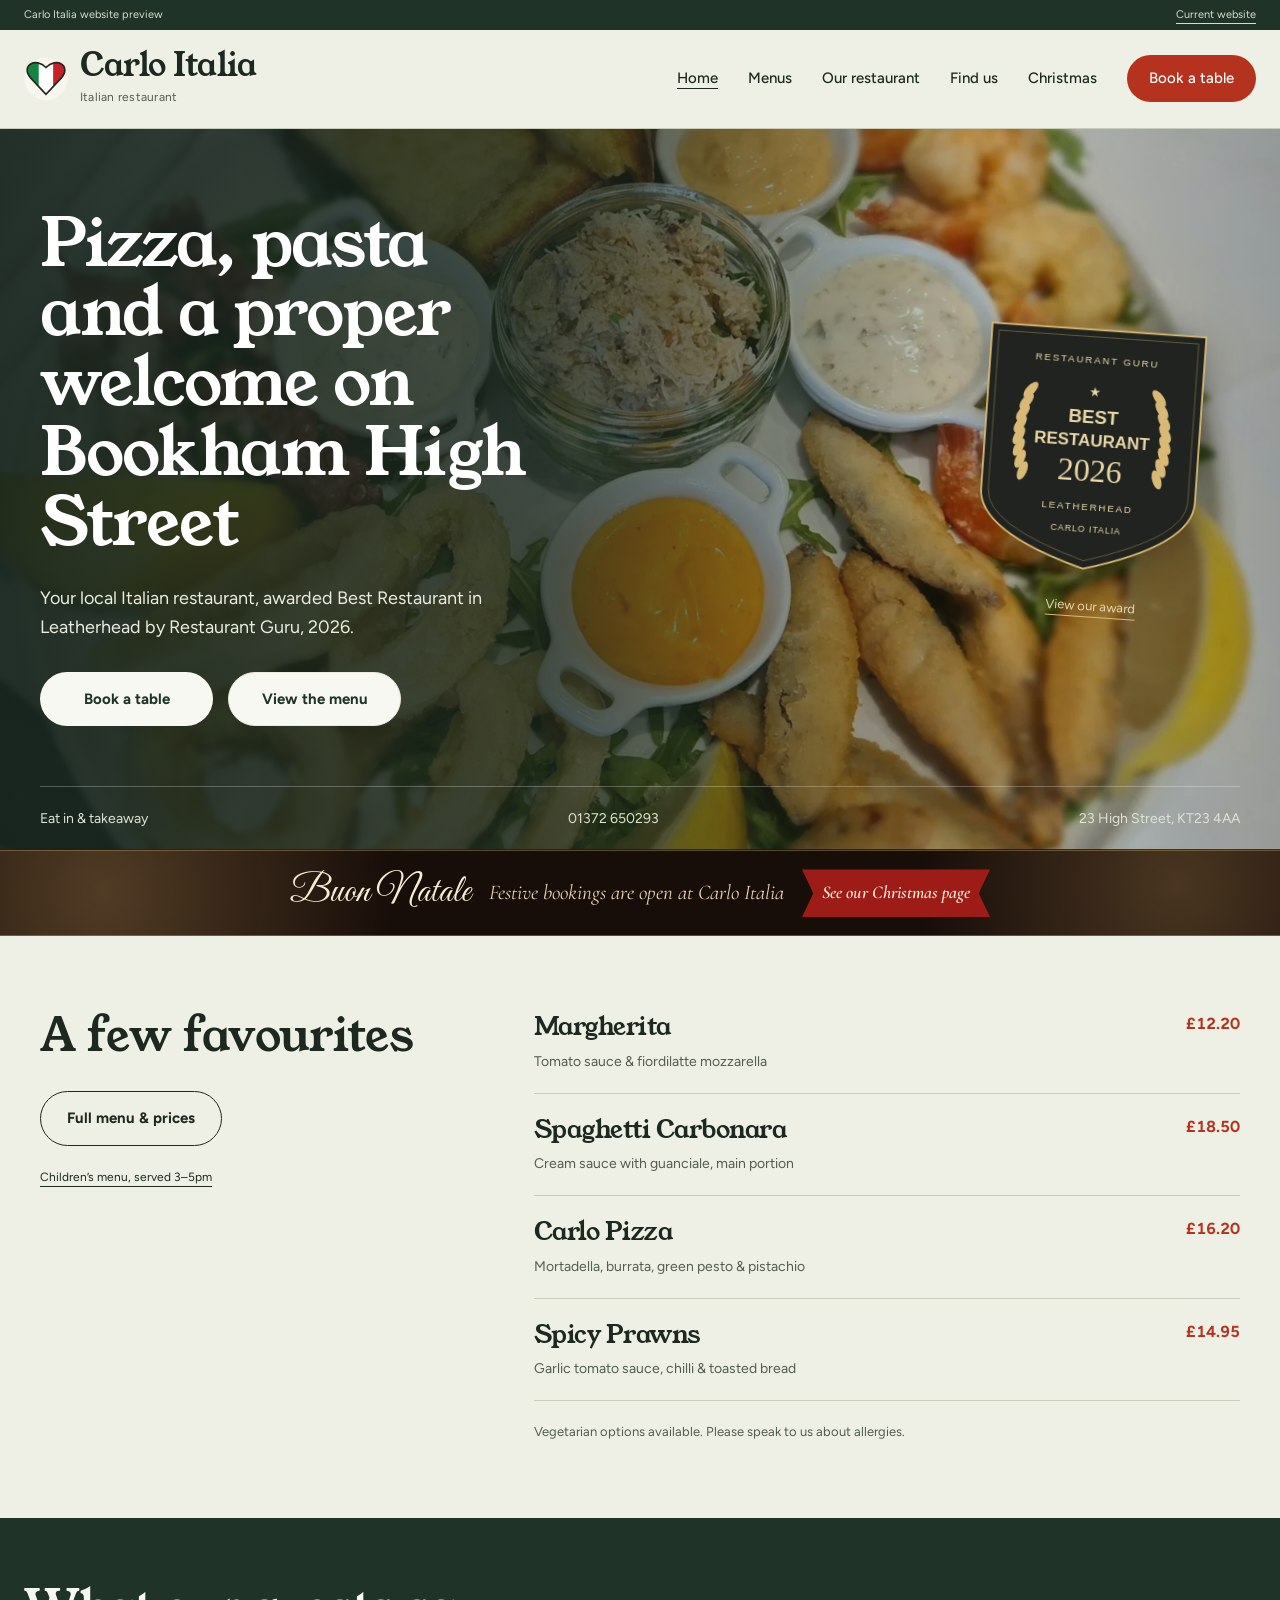
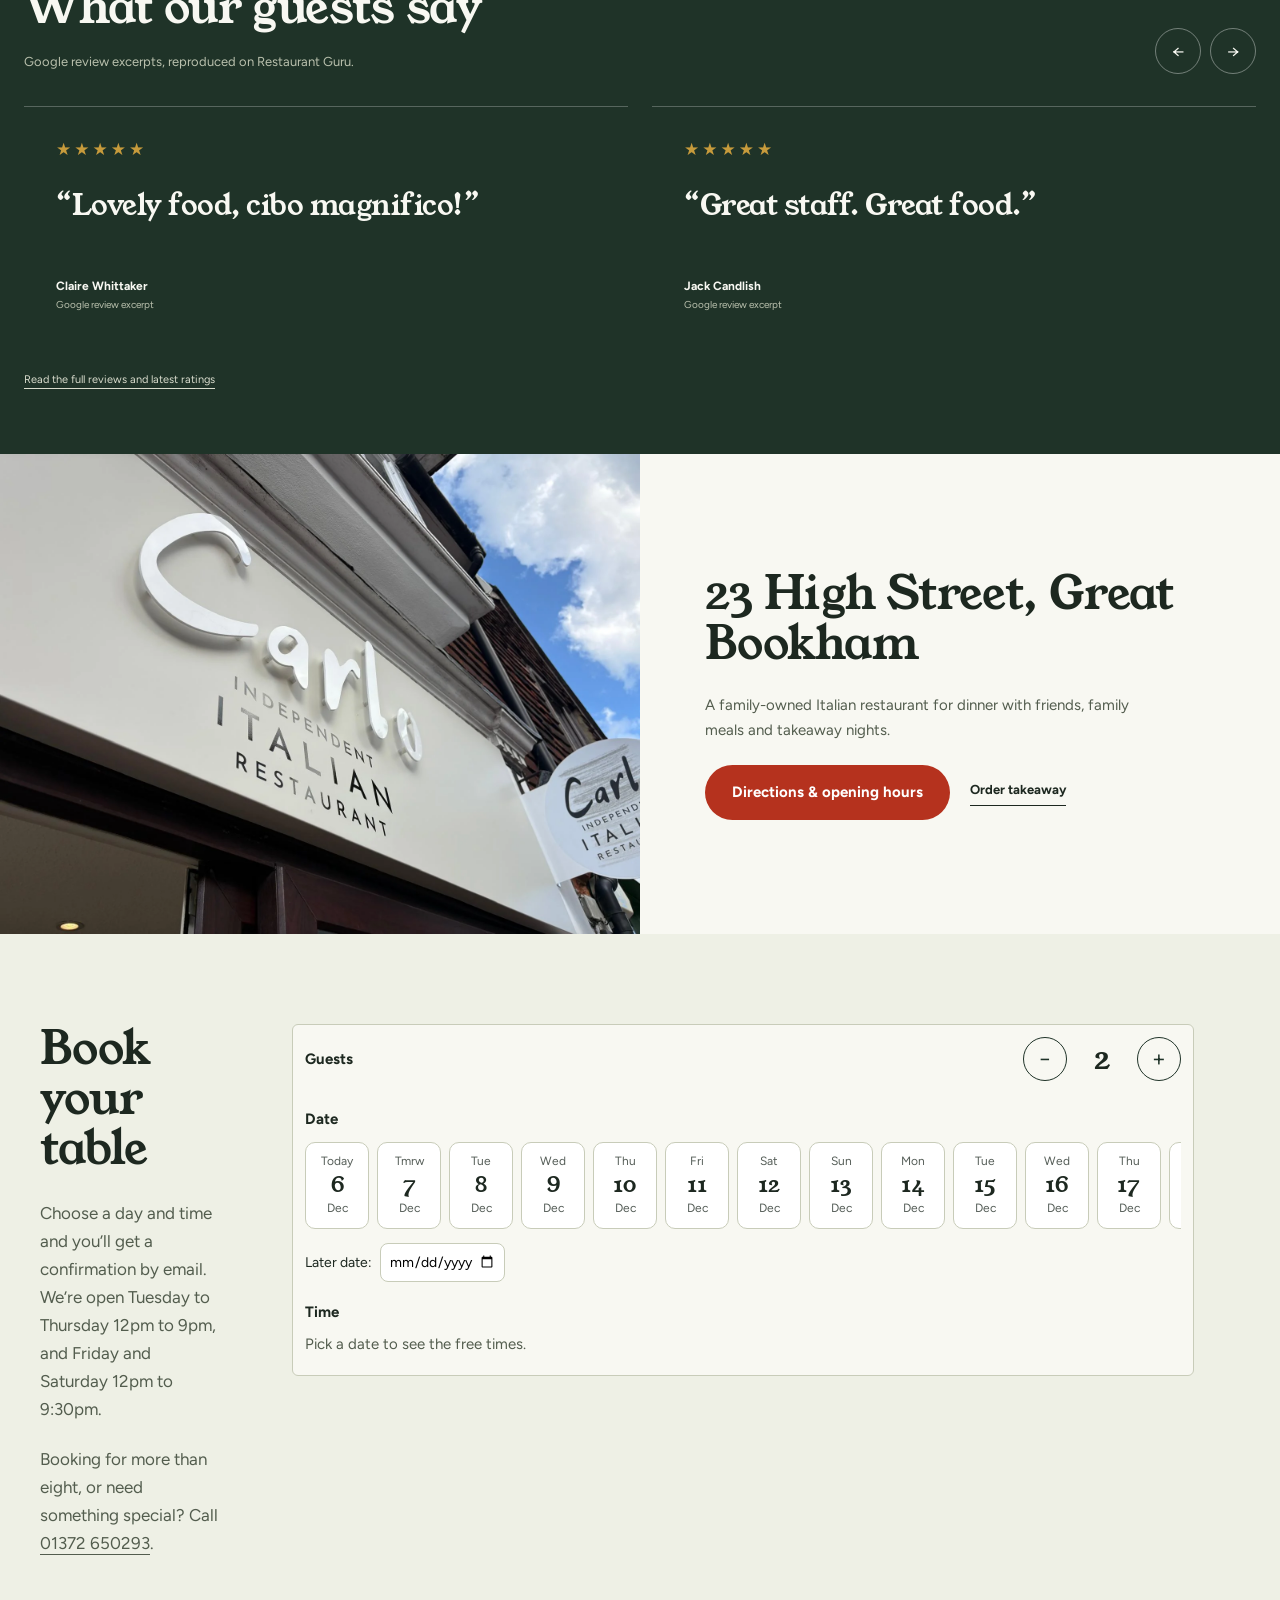
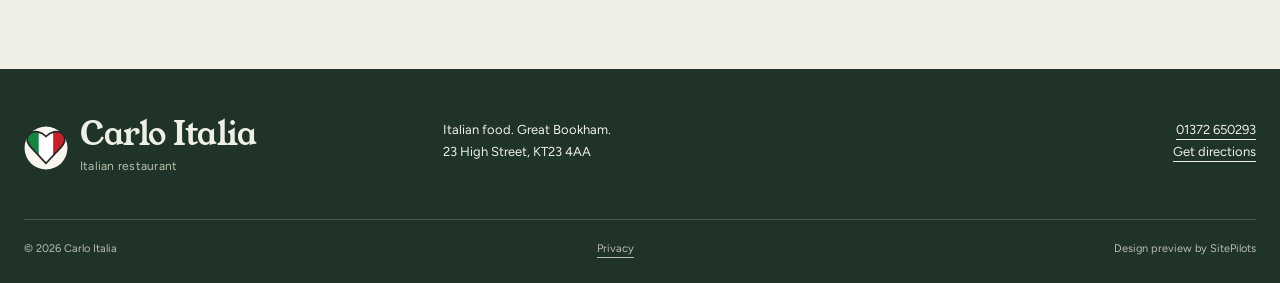
==== commit 453a46cb: "Replace Tableo with Carlo's own booking system - booking.js: date, time and party size picker backed" ====
--- a/index.html
+++ b/index.html
@@ -1 +1 @@
-<!doctype html><html lang="en-GB"><head><meta charset="utf-8"><meta name="viewport" content="width=device-width,initial-scale=1"><title>Italian Restaurant in Great Bookham | Carlo Italia</title><meta name="description" content="Pizza, pasta and Italian dining at Carlo Italia, 23 High Street, Great Bookham. View the menu, find us and book a table."><meta name="robots" content="noindex, nofollow"><link rel="canonical" href="https://www.carloitalia.com/"><meta name="theme-color" content="#1f3328"><meta property="og:title" content="Italian Restaurant in Great Bookham | Carlo Italia"><meta property="og:description" content="Pizza, pasta and Italian dining at Carlo Italia, 23 High Street, Great Bookham. View the menu, find us and book a table."><meta property="og:type" content="website"><meta property="og:url" content="https://sitepilots.co.uk/carlo/"><meta property="og:image" content="https://sitepilots.co.uk/carlo/seafood.webp"><link rel="icon" href="favicon.svg" type="image/svg+xml"><link rel="alternate icon" href="favicon.ico"><link rel="apple-touch-icon" href="apple-touch-icon.png"><link rel="preconnect" href="https://fonts.googleapis.com"><link rel="preconnect" href="https://fonts.gstatic.com" crossorigin><link rel="stylesheet" href="https://fonts.googleapis.com/css2?family=Young+Serif&family=Figtree:wght@400;500;700&display=swap"><link rel="stylesheet" href="https://fonts.googleapis.com/css2?family=Great+Vibes&family=Cormorant+Garamond:ital,wght@0,500;0,600;1,500&display=swap"><link rel="stylesheet" href="styles.css"><script src="script.js" defer></script><script type="application/ld+json">{"@context": "https://schema.org", "@type": "Restaurant", "name": "Carlo Italia", "url": "https://www.carloitalia.com/", "telephone": "+441372650293", "servesCuisine": "Italian", "hasMenu": "https://www.carloitalia.com/menu/", "address": {"@type": "PostalAddress", "streetAddress": "23 High Street", "addressLocality": "Great Bookham", "addressRegion": "Surrey", "postalCode": "KT23 4AA", "addressCountry": "GB"}}</script></head><body><a class="skip" href="#main">Skip to content</a><div class="preview-bar">Carlo Italia website preview <a href="https://www.carloitalia.com/">Current website</a></div><header class="site-header"><a class="brand" href="index.html" aria-label="Carlo Italia home"><img src="favicon.svg" alt="" width="44" height="44"><span>Carlo Italia <small>Italian restaurant</small></span></a><button class="nav-toggle" type="button" aria-controls="main-nav" aria-expanded="false">Menu <span>+</span></button><nav id="main-nav" aria-label="Main navigation"><a href="index.html" aria-current="page">Home</a><a href="menu.html" >Menus</a><a href="about.html" >Our restaurant</a><a href="visit.html" >Find us</a><a href="christmas.html">Christmas</a><a href="book.html" >Book a table</a></nav></header><main id="main"><section class="hero hero-redesign"><img class="hero-backdrop" src="seafood.webp" width="1600" height="900" alt="Carlo Italia seafood platter, with calamari, prawns and dips" fetchpriority="high"><div class="hero-inner"><div class="hero-copy"><h1>Pizza, pasta and a proper welcome on Bookham High Street</h1><p class="intro">Your local Italian restaurant, awarded Best Restaurant in Leatherhead by Restaurant Guru, 2026.</p><div class="buttons"><a class="button" href="#book">Book a table</a><a class="button hero-secondary" href="menu.html">View the menu</a></div></div><a class="hero-award" href="https://restaurantguru.com/Carlo-Italia-Leatherhead" target="_blank" rel="noopener" aria-label="View Carlo Italia's Restaurant Guru 2026 Best Restaurant award in Leatherhead"><img src="award-2026.svg" width="280" height="300" alt="Restaurant Guru — Best Restaurant 2026, Leatherhead, Carlo Italia"><span>View our award</span></a></div><div class="hero-bottom"><span>Eat in &amp; takeaway</span><a href="tel:+441372650293">01372 650293</a><span>23 High Street, KT23 4AA</span></div></section><a class="xmas-strip" href="christmas.html"><strong>Buon Natale</strong><em>Festive bookings are open at Carlo Italia</em><span>See our Christmas page</span></a><section class="section food-menu"><div class="menu-intro"><h2>A few favourites</h2><a class="button outline" href="menu.html">Full menu &amp; prices</a><a class="small-link" href="menu.html#children">Children’s menu, served 3–5pm</a></div><div class="home-dishes"><article><div><h3>Margherita</h3><p>Tomato sauce &amp; fiordilatte mozzarella</p></div><strong>£12.20</strong></article><article><div><h3>Spaghetti Carbonara</h3><p>Cream sauce with guanciale, main portion</p></div><strong>£18.50</strong></article><article><div><h3>Carlo Pizza</h3><p>Mortadella, burrata, green pesto &amp; pistachio</p></div><strong>£16.20</strong></article><article><div><h3>Spicy Prawns</h3><p>Garlic tomato sauce, chilli &amp; toasted bread</p></div><strong>£14.95</strong></article><p class="menu-footnote">Vegetarian options available. Please speak to us about allergies.</p></div></section><section class="reviews section" aria-labelledby="reviews-title"><div class="review-heading"><div><h2 id="reviews-title">What our guests say</h2><p>Google review excerpts, reproduced on Restaurant Guru.</p></div><div class="review-controls"><button type="button" data-review-prev aria-label="Previous review">←</button><button type="button" data-review-next aria-label="Next review">→</button></div></div><div class="review-track" tabindex="0" aria-label="Guest reviews, scroll horizontally"><article class="review-card"><span class="stars" aria-label="5 out of 5 stars">★★★★★</span><blockquote>“Lovely food, cibo magnifico!”</blockquote><p>Claire Whittaker</p><small>Google review excerpt</small></article><article class="review-card"><span class="stars" aria-label="5 out of 5 stars">★★★★★</span><blockquote>“Great staff. Great food.”</blockquote><p>Jack Candlish</p><small>Google review excerpt</small></article><article class="review-card"><span class="stars" aria-label="5 out of 5 stars">★★★★★</span><blockquote>“The spicy prawns were exceptional”</blockquote><p>kaleb mahoneycullen</p><small>Google review excerpt</small></article></div><p class="review-source"><a href="https://restaurantguru.com/Carlo-Italia-Leatherhead#restaurant-reviews" target="_blank" rel="noopener">Read the full reviews and latest ratings</a></p></section><section class="home-visit"><figure><img src="carlo-photo.webp" width="1600" height="1200" alt="Carlo Italian restaurant sign on Great Bookham High Street" loading="lazy"></figure><div><h2>23 High Street, Great Bookham</h2><p>A family-owned Italian restaurant for dinner with friends, family meals and takeaway nights.</p><div class="buttons"><a class="button" href="visit.html">Directions &amp; opening hours</a><a class="text-link" href="tel:+447988336974">Order takeaway</a></div></div></section><section class="home-book" id="book"><div class="home-book-copy"><h2>Book your table</h2><p>Choose a day and time and you’ll get a confirmation by email. We’re open Tuesday to Thursday 12pm to 9pm, and Friday and Saturday 12pm to 9:30pm.</p><p>Booking for more than eight, or need something special? Call <a href="tel:+441372650293">01372 650293</a>.</p></div><div class="booking-widget"><script src="https://app.tableo.com/embed.js" data-restaurant="carlo-italia-united-kingdom"></script></div></section></main><footer><div class="footer-top"><a class="brand" href="index.html"><img src="favicon.svg" alt="" width="44" height="44"><span>Carlo Italia <small>Italian restaurant</small></span></a><p>Italian food. Great Bookham.<br>23 High Street, KT23 4AA</p><div><a href="tel:+441372650293">01372 650293</a><br><a href="https://www.google.com/maps/search/?api=1&query=Carlo+Italia+23+High+Street+Great+Bookham+KT23+4AA" target="_blank" rel="noopener">Get directions</a></div></div><div class="footer-bottom"><span>© 2026 Carlo Italia</span><a href="privacy.html">Privacy</a><span>Design preview by SitePilots</span></div></footer><div class="mobile-actions"><a href="menu.html">View menu</a><a href="book.html">Book a table</a></div></body></html>+<!doctype html><html lang="en-GB"><head><meta charset="utf-8"><meta name="viewport" content="width=device-width,initial-scale=1"><title>Italian Restaurant in Great Bookham | Carlo Italia</title><meta name="description" content="Pizza, pasta and Italian dining at Carlo Italia, 23 High Street, Great Bookham. View the menu, find us and book a table."><meta name="robots" content="noindex, nofollow"><link rel="canonical" href="https://www.carloitalia.com/"><meta name="theme-color" content="#1f3328"><meta property="og:title" content="Italian Restaurant in Great Bookham | Carlo Italia"><meta property="og:description" content="Pizza, pasta and Italian dining at Carlo Italia, 23 High Street, Great Bookham. View the menu, find us and book a table."><meta property="og:type" content="website"><meta property="og:url" content="https://sitepilots.co.uk/carlo/"><meta property="og:image" content="https://sitepilots.co.uk/carlo/seafood.webp"><link rel="icon" href="favicon.svg" type="image/svg+xml"><link rel="alternate icon" href="favicon.ico"><link rel="apple-touch-icon" href="apple-touch-icon.png"><link rel="preconnect" href="https://fonts.googleapis.com"><link rel="preconnect" href="https://fonts.gstatic.com" crossorigin><link rel="stylesheet" href="https://fonts.googleapis.com/css2?family=Young+Serif&family=Figtree:wght@400;500;700&display=swap"><link rel="stylesheet" href="https://fonts.googleapis.com/css2?family=Great+Vibes&family=Cormorant+Garamond:ital,wght@0,500;0,600;1,500&display=swap"><link rel="stylesheet" href="styles.css"><script src="script.js" defer></script><script src="booking.js" defer></script><script type="application/ld+json">{"@context": "https://schema.org", "@type": "Restaurant", "name": "Carlo Italia", "url": "https://www.carloitalia.com/", "telephone": "+441372650293", "servesCuisine": "Italian", "hasMenu": "https://www.carloitalia.com/menu/", "address": {"@type": "PostalAddress", "streetAddress": "23 High Street", "addressLocality": "Great Bookham", "addressRegion": "Surrey", "postalCode": "KT23 4AA", "addressCountry": "GB"}}</script></head><body><a class="skip" href="#main">Skip to content</a><div class="preview-bar">Carlo Italia website preview <a href="https://www.carloitalia.com/">Current website</a></div><header class="site-header"><a class="brand" href="index.html" aria-label="Carlo Italia home"><img src="favicon.svg" alt="" width="44" height="44"><span>Carlo Italia <small>Italian restaurant</small></span></a><button class="nav-toggle" type="button" aria-controls="main-nav" aria-expanded="false">Menu <span>+</span></button><nav id="main-nav" aria-label="Main navigation"><a href="index.html" aria-current="page">Home</a><a href="menu.html" >Menus</a><a href="about.html" >Our restaurant</a><a href="visit.html" >Find us</a><a href="christmas.html">Christmas</a><a href="book.html" >Book a table</a></nav></header><main id="main"><section class="hero hero-redesign"><img class="hero-backdrop" src="seafood.webp" width="1600" height="900" alt="Carlo Italia seafood platter, with calamari, prawns and dips" fetchpriority="high"><div class="hero-inner"><div class="hero-copy"><h1>Pizza, pasta and a proper welcome on Bookham High Street</h1><p class="intro">Your local Italian restaurant, awarded Best Restaurant in Leatherhead by Restaurant Guru, 2026.</p><div class="buttons"><a class="button" href="#book">Book a table</a><a class="button hero-secondary" href="menu.html">View the menu</a></div></div><a class="hero-award" href="https://restaurantguru.com/Carlo-Italia-Leatherhead" target="_blank" rel="noopener" aria-label="View Carlo Italia's Restaurant Guru 2026 Best Restaurant award in Leatherhead"><img src="award-2026.svg" width="280" height="300" alt="Restaurant Guru — Best Restaurant 2026, Leatherhead, Carlo Italia"><span>View our award</span></a></div><div class="hero-bottom"><span>Eat in &amp; takeaway</span><a href="tel:+441372650293">01372 650293</a><span>23 High Street, KT23 4AA</span></div></section><a class="xmas-strip" href="christmas.html"><strong>Buon Natale</strong><em>Festive bookings are open at Carlo Italia</em><span>See our Christmas page</span></a><section class="section food-menu"><div class="menu-intro"><h2>A few favourites</h2><a class="button outline" href="menu.html">Full menu &amp; prices</a><a class="small-link" href="menu.html#children">Children’s menu, served 3–5pm</a></div><div class="home-dishes"><article><div><h3>Margherita</h3><p>Tomato sauce &amp; fiordilatte mozzarella</p></div><strong>£12.20</strong></article><article><div><h3>Spaghetti Carbonara</h3><p>Cream sauce with guanciale, main portion</p></div><strong>£18.50</strong></article><article><div><h3>Carlo Pizza</h3><p>Mortadella, burrata, green pesto &amp; pistachio</p></div><strong>£16.20</strong></article><article><div><h3>Spicy Prawns</h3><p>Garlic tomato sauce, chilli &amp; toasted bread</p></div><strong>£14.95</strong></article><p class="menu-footnote">Vegetarian options available. Please speak to us about allergies.</p></div></section><section class="reviews section" aria-labelledby="reviews-title"><div class="review-heading"><div><h2 id="reviews-title">What our guests say</h2><p>Google review excerpts, reproduced on Restaurant Guru.</p></div><div class="review-controls"><button type="button" data-review-prev aria-label="Previous review">←</button><button type="button" data-review-next aria-label="Next review">→</button></div></div><div class="review-track" tabindex="0" aria-label="Guest reviews, scroll horizontally"><article class="review-card"><span class="stars" aria-label="5 out of 5 stars">★★★★★</span><blockquote>“Lovely food, cibo magnifico!”</blockquote><p>Claire Whittaker</p><small>Google review excerpt</small></article><article class="review-card"><span class="stars" aria-label="5 out of 5 stars">★★★★★</span><blockquote>“Great staff. Great food.”</blockquote><p>Jack Candlish</p><small>Google review excerpt</small></article><article class="review-card"><span class="stars" aria-label="5 out of 5 stars">★★★★★</span><blockquote>“The spicy prawns were exceptional”</blockquote><p>kaleb mahoneycullen</p><small>Google review excerpt</small></article></div><p class="review-source"><a href="https://restaurantguru.com/Carlo-Italia-Leatherhead#restaurant-reviews" target="_blank" rel="noopener">Read the full reviews and latest ratings</a></p></section><section class="home-visit"><figure><img src="carlo-photo.webp" width="1600" height="1200" alt="Carlo Italian restaurant sign on Great Bookham High Street" loading="lazy"></figure><div><h2>23 High Street, Great Bookham</h2><p>A family-owned Italian restaurant for dinner with friends, family meals and takeaway nights.</p><div class="buttons"><a class="button" href="visit.html">Directions &amp; opening hours</a><a class="text-link" href="tel:+447988336974">Order takeaway</a></div></div></section><section class="home-book" id="book"><div class="home-book-copy"><h2>Book your table</h2><p>Choose a day and time and you’ll get a confirmation by email. We’re open Tuesday to Thursday 12pm to 9pm, and Friday and Saturday 12pm to 9:30pm.</p><p>Booking for more than eight, or need something special? Call <a href="tel:+441372650293">01372 650293</a>.</p></div><div class="booking-widget" data-carlo-booking></div></section></main><footer><div class="footer-top"><a class="brand" href="index.html"><img src="favicon.svg" alt="" width="44" height="44"><span>Carlo Italia <small>Italian restaurant</small></span></a><p>Italian food. Great Bookham.<br>23 High Street, KT23 4AA</p><div><a href="tel:+441372650293">01372 650293</a><br><a href="https://www.google.com/maps/search/?api=1&query=Carlo+Italia+23+High+Street+Great+Bookham+KT23+4AA" target="_blank" rel="noopener">Get directions</a></div></div><div class="footer-bottom"><span>© 2026 Carlo Italia</span><a href="privacy.html">Privacy</a><span>Design preview by SitePilots</span></div></footer><div class="mobile-actions"><a href="menu.html">View menu</a><a href="book.html">Book a table</a></div></body></html>
--- a/styles.css
+++ b/styles.css
@@ -136,3 +136,60 @@
 .brand>span{font-size:32px;letter-spacing:-.5px}
 @media(max-width:1100px){.site-header nav{gap:18px}.site-header nav a{font-size:14px}}
 @media(max-width:760px){.brand>span{font-size:24px}}
+/* own booking widget */
+.cb{--cb-ink:var(--ink,#1d2820);--cb-accent:var(--green,#b5321e);--cb-dark:var(--dark,#1f3328);--cb-line:var(--line,#c8ccb9);min-height:0!important}
+.cb-inner{font-family:Figtree,Arial,sans-serif;color:var(--cb-ink)}
+.cb-step[hidden]{display:none}
+.cb-label{display:block;font-weight:700;font-size:15px;margin:18px 0 8px}
+.cb-row{display:flex;align-items:center;justify-content:space-between;gap:12px}
+.cb-row .cb-label{margin:0}
+.cb-stepper{display:flex;align-items:center;gap:14px}
+.cb-round{width:44px;height:44px;border-radius:50%;border:1.5px solid var(--cb-dark);background:transparent;color:var(--cb-dark);font-size:22px;line-height:1;display:grid;place-items:center}
+.cb-round:disabled{opacity:.3;cursor:default}
+.cb-size{font:400 30px/1 'Young Serif',Georgia,serif;min-width:1.4em;text-align:center}
+.cb-note{font-size:14px;margin:8px 0 0;max-height:0;overflow:hidden;transition:max-height .3s}
+.cb-note.on{max-height:60px}
+.cb-days{display:flex;gap:8px;overflow-x:auto;padding:2px 2px 8px;scroll-snap-type:x mandatory;scrollbar-width:thin}
+.cb-day{flex:0 0 64px;scroll-snap-align:start;display:flex;flex-direction:column;align-items:center;gap:2px;padding:9px 4px;border:1.5px solid var(--cb-line);border-radius:10px;background:#fff;color:var(--cb-ink)}
+.cb-day b{font:400 22px/1.1 'Young Serif',Georgia,serif}
+.cb-day small{font-size:12px;opacity:.75}
+.cb-day:hover:not(:disabled){border-color:var(--cb-dark)}
+.cb-day[aria-selected=true]{background:var(--cb-dark);border-color:var(--cb-dark);color:#fff}
+.cb-day:disabled{opacity:.4;background:transparent;cursor:not-allowed}
+.cb-otherwrap{display:flex;align-items:center;gap:8px;font-size:14px;margin-top:6px}
+.cb-other{font:inherit;padding:6px 8px;border:1px solid var(--cb-line);border-radius:8px;background:#fff}
+.cb-timegrid{display:grid;grid-template-columns:repeat(auto-fill,minmax(84px,1fr));gap:8px}
+.cb-time{padding:12px 6px;border-radius:10px;border:1.5px solid var(--cb-dark);background:#fff;color:var(--cb-dark);font-weight:700;font-size:15px;transition:background .15s,color .15s,transform .1s}
+.cb-time:hover{background:var(--cb-dark);color:#fff}
+.cb-time:active{transform:scale(.96)}
+.cb-hint{font-size:15px;color:var(--muted,#535d4e);margin:6px 0}
+.cb-loading{display:grid;grid-template-columns:repeat(auto-fill,minmax(84px,1fr));gap:8px}
+.cb-loading i{height:46px;border-radius:10px;background:linear-gradient(90deg,#e7e7df,#f4f4ee,#e7e7df);background-size:200% 100%;animation:cbsh 1.1s linear infinite}
+@keyframes cbsh{to{background-position:-200% 0}}
+.cb-sumrow{display:flex;justify-content:space-between;align-items:center;gap:12px;padding:14px 16px;border-radius:10px;background:var(--cb-dark);color:#fff;margin-bottom:16px}
+.cb-summary{display:flex;flex-direction:column}
+.cb-summary b{font:400 20px/1.2 'Young Serif',Georgia,serif}
+.cb-link{background:none;border:0;color:inherit;text-decoration:underline;text-underline-offset:4px;padding:6px}
+.cb-grid{display:grid;grid-template-columns:1fr 1fr;gap:12px}
+.cb-grid .cb-field:last-child{grid-column:1/-1}
+.cb-field{display:flex;flex-direction:column;gap:5px;font-size:14px;font-weight:700;margin-bottom:12px}
+.cb-field input,.cb-field textarea{font:400 16px/1.4 Figtree,Arial,sans-serif;padding:11px 12px;border:1.5px solid var(--cb-line);border-radius:8px;background:#fff;color:var(--cb-ink);width:100%}
+.cb-field input:focus,.cb-field textarea:focus{outline:none;border-color:var(--cb-dark)}
+.cb-hp{position:absolute;left:-9999px;width:1px;height:1px;opacity:0}
+.cb-consent{display:flex;gap:10px;align-items:flex-start;font-size:14px;margin:4px 0 14px}
+.cb-consent input{margin-top:3px;width:18px;height:18px;flex:0 0 auto;accent-color:var(--cb-dark)}
+.cb-error{color:var(--cb-accent);font-weight:700;font-size:15px;min-height:0;margin:0 0 10px}
+.cb-error:empty{display:none}
+.cb-submit{width:100%;justify-content:center;border:0}
+.cb-submit:disabled{opacity:.6}
+.cb-done{text-align:center;padding:10px 0 4px;outline:none}
+.cb-done h3{font:400 28px/1.15 'Young Serif',Georgia,serif;margin:8px 0}
+.cb-big{font:400 20px/1.3 'Young Serif',Georgia,serif;color:var(--cb-dark);margin:0 0 4px}
+.cb-tick svg{width:64px;height:64px;margin:0 auto;display:block}
+.cb-tick circle{fill:none;stroke:var(--cb-dark);stroke-width:2;stroke-dasharray:160;stroke-dashoffset:160;animation:cbdraw .6s ease forwards}
+.cb-tick path{fill:none;stroke:var(--cb-accent);stroke-width:3;stroke-linecap:round;stroke-linejoin:round;stroke-dasharray:40;stroke-dashoffset:40;animation:cbdraw .4s .5s ease forwards}
+@keyframes cbdraw{to{stroke-dashoffset:0}}
+@media (max-width:520px){.cb-grid{grid-template-columns:1fr}}
+@media (prefers-reduced-motion:reduce){.cb-loading i,.cb-tick circle,.cb-tick path{animation:none;stroke-dashoffset:0}}
+.cb .cb-submit{background:var(--cb-dark);color:#fff;min-width:0}
+.cb .cb-submit:hover{background:var(--cb-accent)}
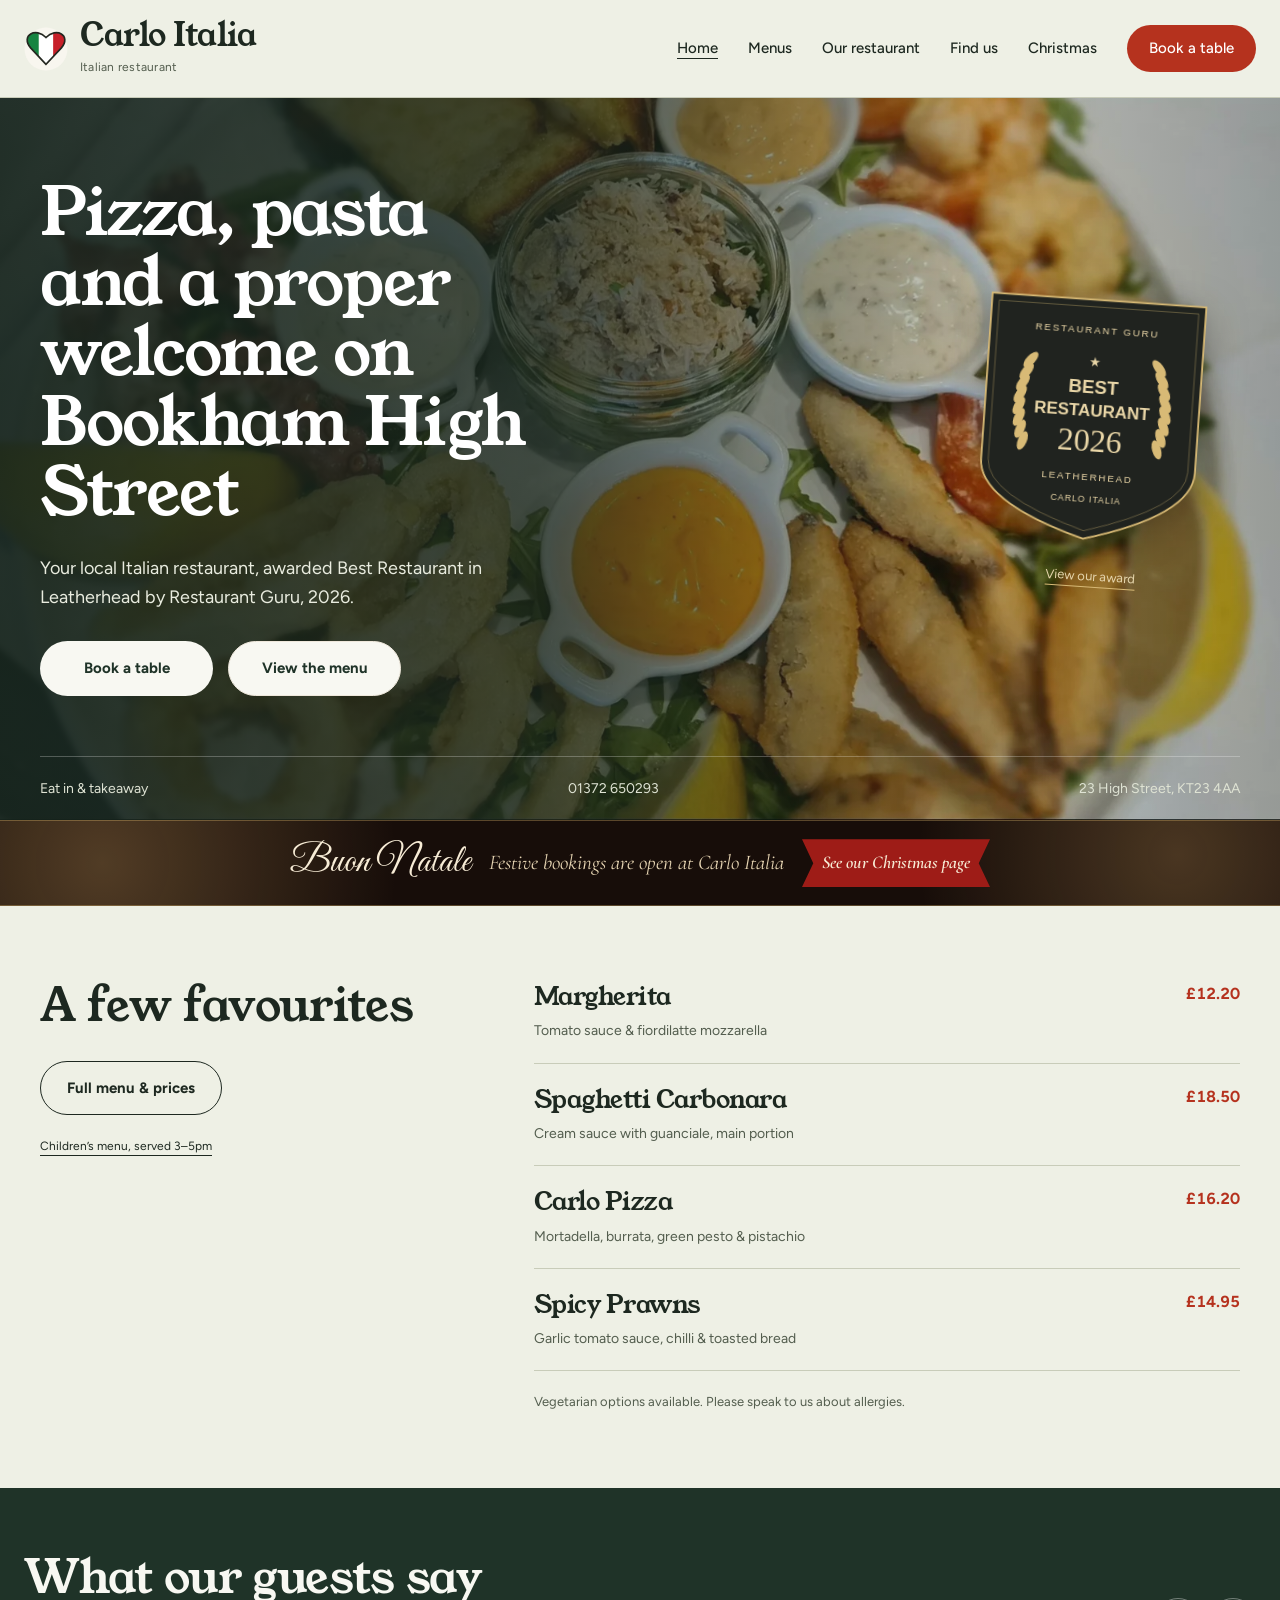
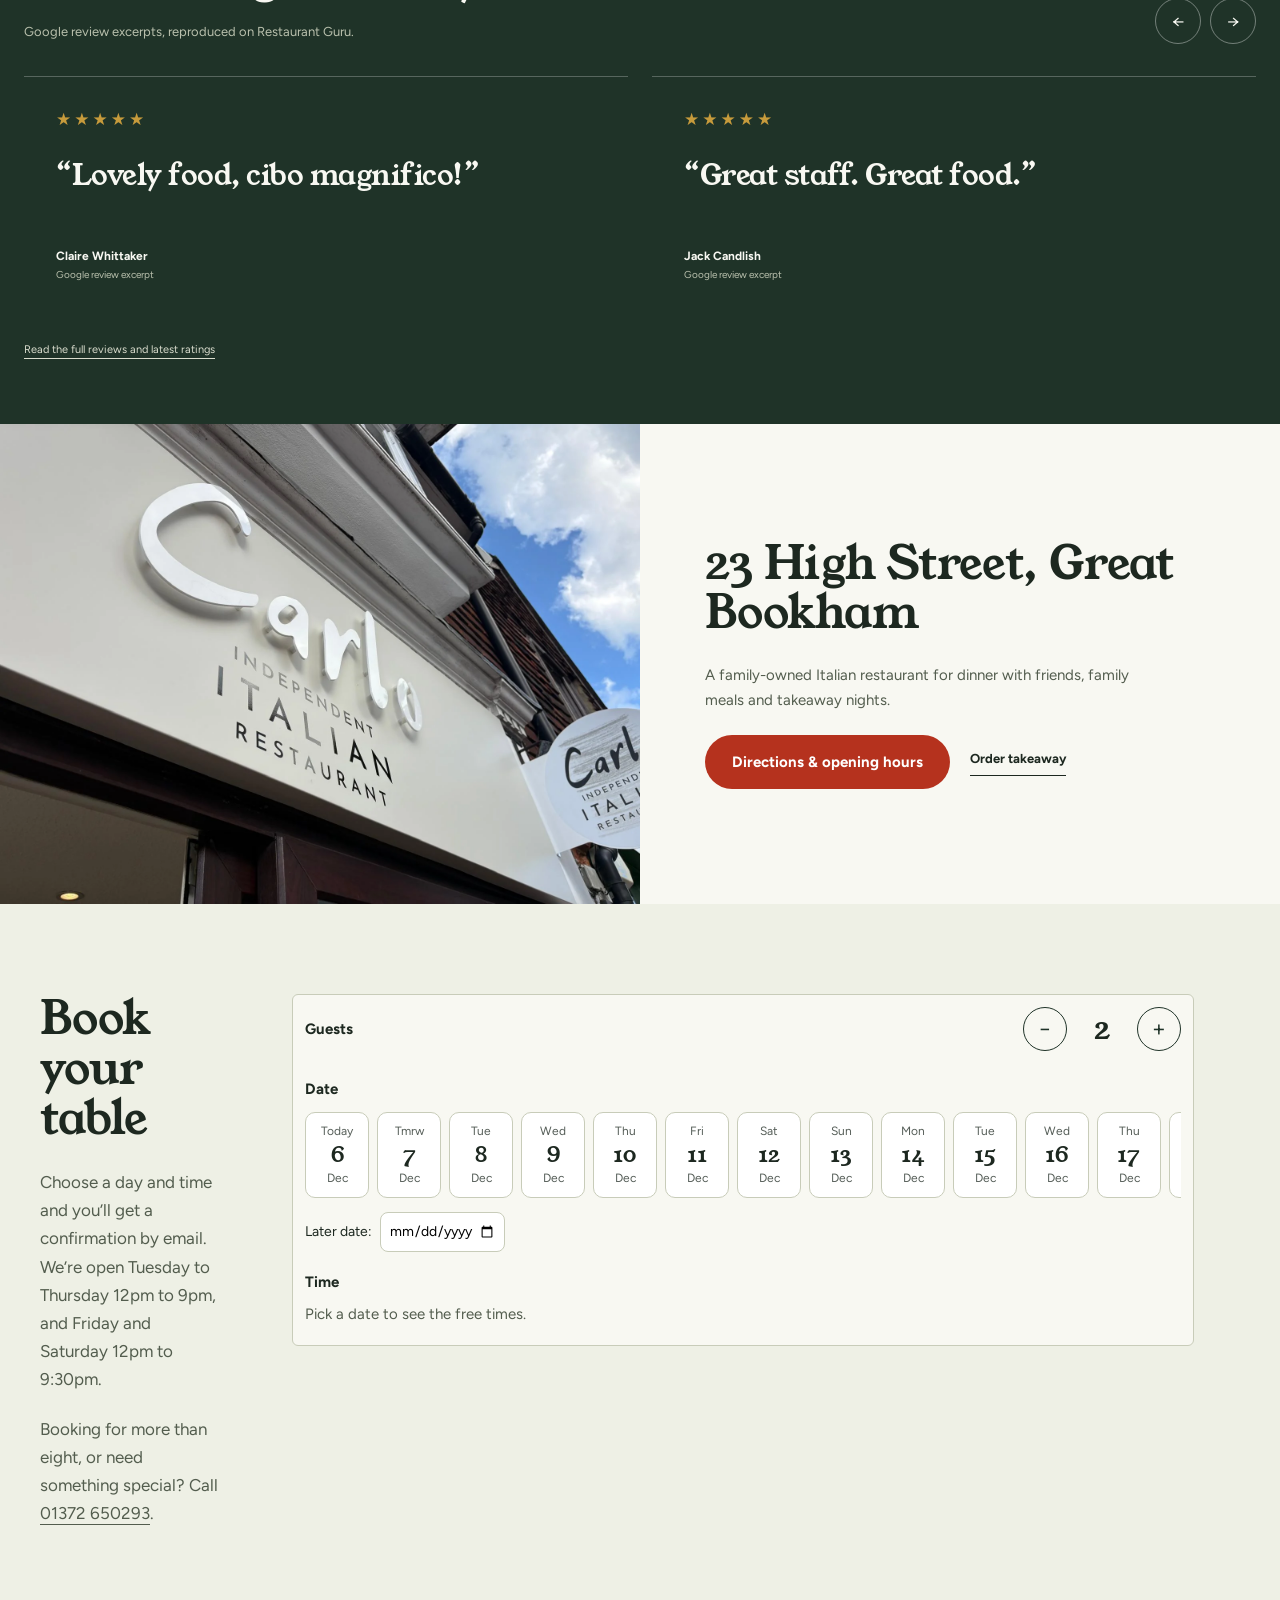
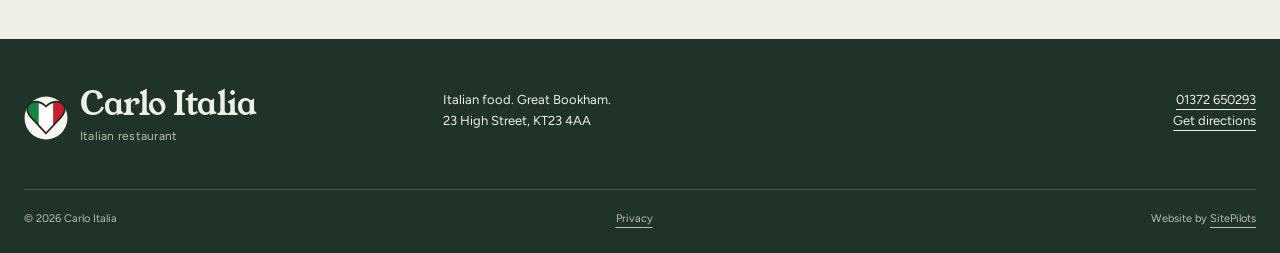
==== commit cd8cc3d5: "Launch carloitalia.com properly: allow Google indexing, remove preview bar and preview footer, fix c" ====
--- a/index.html
+++ b/index.html
@@ -1 +1 @@
-<!doctype html><html lang="en-GB"><head><meta charset="utf-8"><meta name="viewport" content="width=device-width,initial-scale=1"><title>Italian Restaurant in Great Bookham | Carlo Italia</title><meta name="description" content="Pizza, pasta and Italian dining at Carlo Italia, 23 High Street, Great Bookham. View the menu, find us and book a table."><meta name="robots" content="noindex, nofollow"><link rel="canonical" href="https://www.carloitalia.com/"><meta name="theme-color" content="#1f3328"><meta property="og:title" content="Italian Restaurant in Great Bookham | Carlo Italia"><meta property="og:description" content="Pizza, pasta and Italian dining at Carlo Italia, 23 High Street, Great Bookham. View the menu, find us and book a table."><meta property="og:type" content="website"><meta property="og:url" content="https://sitepilots.co.uk/carlo/"><meta property="og:image" content="https://sitepilots.co.uk/carlo/seafood.webp"><link rel="icon" href="favicon.svg" type="image/svg+xml"><link rel="alternate icon" href="favicon.ico"><link rel="apple-touch-icon" href="apple-touch-icon.png"><link rel="preconnect" href="https://fonts.googleapis.com"><link rel="preconnect" href="https://fonts.gstatic.com" crossorigin><link rel="stylesheet" href="https://fonts.googleapis.com/css2?family=Young+Serif&family=Figtree:wght@400;500;700&display=swap"><link rel="stylesheet" href="https://fonts.googleapis.com/css2?family=Great+Vibes&family=Cormorant+Garamond:ital,wght@0,500;0,600;1,500&display=swap"><link rel="stylesheet" href="styles.css"><script src="script.js" defer></script><script src="booking.js" defer></script><script type="application/ld+json">{"@context": "https://schema.org", "@type": "Restaurant", "name": "Carlo Italia", "url": "https://www.carloitalia.com/", "telephone": "+441372650293", "servesCuisine": "Italian", "hasMenu": "https://www.carloitalia.com/menu/", "address": {"@type": "PostalAddress", "streetAddress": "23 High Street", "addressLocality": "Great Bookham", "addressRegion": "Surrey", "postalCode": "KT23 4AA", "addressCountry": "GB"}}</script></head><body><a class="skip" href="#main">Skip to content</a><div class="preview-bar">Carlo Italia website preview <a href="https://www.carloitalia.com/">Current website</a></div><header class="site-header"><a class="brand" href="index.html" aria-label="Carlo Italia home"><img src="favicon.svg" alt="" width="44" height="44"><span>Carlo Italia <small>Italian restaurant</small></span></a><button class="nav-toggle" type="button" aria-controls="main-nav" aria-expanded="false">Menu <span>+</span></button><nav id="main-nav" aria-label="Main navigation"><a href="index.html" aria-current="page">Home</a><a href="menu.html" >Menus</a><a href="about.html" >Our restaurant</a><a href="visit.html" >Find us</a><a href="christmas.html">Christmas</a><a href="book.html" >Book a table</a></nav></header><main id="main"><section class="hero hero-redesign"><img class="hero-backdrop" src="seafood.webp" width="1600" height="900" alt="Carlo Italia seafood platter, with calamari, prawns and dips" fetchpriority="high"><div class="hero-inner"><div class="hero-copy"><h1>Pizza, pasta and a proper welcome on Bookham High Street</h1><p class="intro">Your local Italian restaurant, awarded Best Restaurant in Leatherhead by Restaurant Guru, 2026.</p><div class="buttons"><a class="button" href="#book">Book a table</a><a class="button hero-secondary" href="menu.html">View the menu</a></div></div><a class="hero-award" href="https://restaurantguru.com/Carlo-Italia-Leatherhead" target="_blank" rel="noopener" aria-label="View Carlo Italia's Restaurant Guru 2026 Best Restaurant award in Leatherhead"><img src="award-2026.svg" width="280" height="300" alt="Restaurant Guru — Best Restaurant 2026, Leatherhead, Carlo Italia"><span>View our award</span></a></div><div class="hero-bottom"><span>Eat in &amp; takeaway</span><a href="tel:+441372650293">01372 650293</a><span>23 High Street, KT23 4AA</span></div></section><a class="xmas-strip" href="christmas.html"><strong>Buon Natale</strong><em>Festive bookings are open at Carlo Italia</em><span>See our Christmas page</span></a><section class="section food-menu"><div class="menu-intro"><h2>A few favourites</h2><a class="button outline" href="menu.html">Full menu &amp; prices</a><a class="small-link" href="menu.html#children">Children’s menu, served 3–5pm</a></div><div class="home-dishes"><article><div><h3>Margherita</h3><p>Tomato sauce &amp; fiordilatte mozzarella</p></div><strong>£12.20</strong></article><article><div><h3>Spaghetti Carbonara</h3><p>Cream sauce with guanciale, main portion</p></div><strong>£18.50</strong></article><article><div><h3>Carlo Pizza</h3><p>Mortadella, burrata, green pesto &amp; pistachio</p></div><strong>£16.20</strong></article><article><div><h3>Spicy Prawns</h3><p>Garlic tomato sauce, chilli &amp; toasted bread</p></div><strong>£14.95</strong></article><p class="menu-footnote">Vegetarian options available. Please speak to us about allergies.</p></div></section><section class="reviews section" aria-labelledby="reviews-title"><div class="review-heading"><div><h2 id="reviews-title">What our guests say</h2><p>Google review excerpts, reproduced on Restaurant Guru.</p></div><div class="review-controls"><button type="button" data-review-prev aria-label="Previous review">←</button><button type="button" data-review-next aria-label="Next review">→</button></div></div><div class="review-track" tabindex="0" aria-label="Guest reviews, scroll horizontally"><article class="review-card"><span class="stars" aria-label="5 out of 5 stars">★★★★★</span><blockquote>“Lovely food, cibo magnifico!”</blockquote><p>Claire Whittaker</p><small>Google review excerpt</small></article><article class="review-card"><span class="stars" aria-label="5 out of 5 stars">★★★★★</span><blockquote>“Great staff. Great food.”</blockquote><p>Jack Candlish</p><small>Google review excerpt</small></article><article class="review-card"><span class="stars" aria-label="5 out of 5 stars">★★★★★</span><blockquote>“The spicy prawns were exceptional”</blockquote><p>kaleb mahoneycullen</p><small>Google review excerpt</small></article></div><p class="review-source"><a href="https://restaurantguru.com/Carlo-Italia-Leatherhead#restaurant-reviews" target="_blank" rel="noopener">Read the full reviews and latest ratings</a></p></section><section class="home-visit"><figure><img src="carlo-photo.webp" width="1600" height="1200" alt="Carlo Italian restaurant sign on Great Bookham High Street" loading="lazy"></figure><div><h2>23 High Street, Great Bookham</h2><p>A family-owned Italian restaurant for dinner with friends, family meals and takeaway nights.</p><div class="buttons"><a class="button" href="visit.html">Directions &amp; opening hours</a><a class="text-link" href="tel:+447988336974">Order takeaway</a></div></div></section><section class="home-book" id="book"><div class="home-book-copy"><h2>Book your table</h2><p>Choose a day and time and you’ll get a confirmation by email. We’re open Tuesday to Thursday 12pm to 9pm, and Friday and Saturday 12pm to 9:30pm.</p><p>Booking for more than eight, or need something special? Call <a href="tel:+441372650293">01372 650293</a>.</p></div><div class="booking-widget" data-carlo-booking></div></section></main><footer><div class="footer-top"><a class="brand" href="index.html"><img src="favicon.svg" alt="" width="44" height="44"><span>Carlo Italia <small>Italian restaurant</small></span></a><p>Italian food. Great Bookham.<br>23 High Street, KT23 4AA</p><div><a href="tel:+441372650293">01372 650293</a><br><a href="https://www.google.com/maps/search/?api=1&query=Carlo+Italia+23+High+Street+Great+Bookham+KT23+4AA" target="_blank" rel="noopener">Get directions</a></div></div><div class="footer-bottom"><span>© 2026 Carlo Italia</span><a href="privacy.html">Privacy</a><span>Design preview by SitePilots</span></div></footer><div class="mobile-actions"><a href="menu.html">View menu</a><a href="book.html">Book a table</a></div></body></html>+<!doctype html><html lang="en-GB"><head><meta charset="utf-8"><meta name="viewport" content="width=device-width,initial-scale=1"><title>Italian Restaurant in Great Bookham | Carlo Italia</title><meta name="description" content="Pizza, pasta and Italian dining at Carlo Italia, 23 High Street, Great Bookham. View the menu, find us and book a table."><meta name="robots" content="index, follow"><link rel="canonical" href="https://www.carloitalia.com/"><meta name="theme-color" content="#1f3328"><meta property="og:title" content="Italian Restaurant in Great Bookham | Carlo Italia"><meta property="og:description" content="Pizza, pasta and Italian dining at Carlo Italia, 23 High Street, Great Bookham. View the menu, find us and book a table."><meta property="og:type" content="website"><meta property="og:url" content="https://www.carloitalia.com/"><meta property="og:image" content="https://www.carloitalia.com/seafood.webp"><link rel="icon" href="favicon.svg" type="image/svg+xml"><link rel="alternate icon" href="favicon.ico"><link rel="apple-touch-icon" href="apple-touch-icon.png"><link rel="preconnect" href="https://fonts.googleapis.com"><link rel="preconnect" href="https://fonts.gstatic.com" crossorigin><link rel="stylesheet" href="https://fonts.googleapis.com/css2?family=Young+Serif&family=Figtree:wght@400;500;700&display=swap"><link rel="stylesheet" href="https://fonts.googleapis.com/css2?family=Great+Vibes&family=Cormorant+Garamond:ital,wght@0,500;0,600;1,500&display=swap"><link rel="stylesheet" href="styles.css"><script src="script.js" defer></script><script src="booking.js?v=2" defer></script><script type="application/ld+json">{"@context": "https://schema.org", "@type": "Restaurant", "name": "Carlo Italia", "url": "https://www.carloitalia.com/", "telephone": "+441372650293", "servesCuisine": "Italian", "hasMenu": "https://www.carloitalia.com/menu.html", "address": {"@type": "PostalAddress", "streetAddress": "23 High Street", "addressLocality": "Great Bookham", "addressRegion": "Surrey", "postalCode": "KT23 4AA", "addressCountry": "GB"}}</script></head><body><a class="skip" href="#main">Skip to content</a><header class="site-header"><a class="brand" href="index.html" aria-label="Carlo Italia home"><img src="favicon.svg" alt="" width="44" height="44"><span>Carlo Italia <small>Italian restaurant</small></span></a><button class="nav-toggle" type="button" aria-controls="main-nav" aria-expanded="false">Menu <span>+</span></button><nav id="main-nav" aria-label="Main navigation"><a href="index.html" aria-current="page">Home</a><a href="menu.html" >Menus</a><a href="about.html" >Our restaurant</a><a href="visit.html" >Find us</a><a href="christmas.html">Christmas</a><a href="book.html" >Book a table</a></nav></header><main id="main"><section class="hero hero-redesign"><img class="hero-backdrop" src="seafood.webp" width="1600" height="900" alt="Carlo Italia seafood platter, with calamari, prawns and dips" fetchpriority="high"><div class="hero-inner"><div class="hero-copy"><h1>Pizza, pasta and a proper welcome on Bookham High Street</h1><p class="intro">Your local Italian restaurant, awarded Best Restaurant in Leatherhead by Restaurant Guru, 2026.</p><div class="buttons"><a class="button" href="#book">Book a table</a><a class="button hero-secondary" href="menu.html">View the menu</a></div></div><a class="hero-award" href="https://restaurantguru.com/Carlo-Italia-Leatherhead" target="_blank" rel="noopener" aria-label="View Carlo Italia's Restaurant Guru 2026 Best Restaurant award in Leatherhead"><img src="award-2026.svg" width="280" height="300" alt="Restaurant Guru — Best Restaurant 2026, Leatherhead, Carlo Italia"><span>View our award</span></a></div><div class="hero-bottom"><span>Eat in &amp; takeaway</span><a href="tel:+441372650293">01372 650293</a><span>23 High Street, KT23 4AA</span></div></section><a class="xmas-strip" href="christmas.html"><strong>Buon Natale</strong><em>Festive bookings are open at Carlo Italia</em><span>See our Christmas page</span></a><section class="section food-menu"><div class="menu-intro"><h2>A few favourites</h2><a class="button outline" href="menu.html">Full menu &amp; prices</a><a class="small-link" href="menu.html#children">Children’s menu, served 3–5pm</a></div><div class="home-dishes"><article><div><h3>Margherita</h3><p>Tomato sauce &amp; fiordilatte mozzarella</p></div><strong>£12.20</strong></article><article><div><h3>Spaghetti Carbonara</h3><p>Cream sauce with guanciale, main portion</p></div><strong>£18.50</strong></article><article><div><h3>Carlo Pizza</h3><p>Mortadella, burrata, green pesto &amp; pistachio</p></div><strong>£16.20</strong></article><article><div><h3>Spicy Prawns</h3><p>Garlic tomato sauce, chilli &amp; toasted bread</p></div><strong>£14.95</strong></article><p class="menu-footnote">Vegetarian options available. Please speak to us about allergies.</p></div></section><section class="reviews section" aria-labelledby="reviews-title"><div class="review-heading"><div><h2 id="reviews-title">What our guests say</h2><p>Google review excerpts, reproduced on Restaurant Guru.</p></div><div class="review-controls"><button type="button" data-review-prev aria-label="Previous review">←</button><button type="button" data-review-next aria-label="Next review">→</button></div></div><div class="review-track" tabindex="0" aria-label="Guest reviews, scroll horizontally"><article class="review-card"><span class="stars" aria-label="5 out of 5 stars">★★★★★</span><blockquote>“Lovely food, cibo magnifico!”</blockquote><p>Claire Whittaker</p><small>Google review excerpt</small></article><article class="review-card"><span class="stars" aria-label="5 out of 5 stars">★★★★★</span><blockquote>“Great staff. Great food.”</blockquote><p>Jack Candlish</p><small>Google review excerpt</small></article><article class="review-card"><span class="stars" aria-label="5 out of 5 stars">★★★★★</span><blockquote>“The spicy prawns were exceptional”</blockquote><p>kaleb mahoneycullen</p><small>Google review excerpt</small></article></div><p class="review-source"><a href="https://restaurantguru.com/Carlo-Italia-Leatherhead#restaurant-reviews" target="_blank" rel="noopener">Read the full reviews and latest ratings</a></p></section><section class="home-visit"><figure><img src="carlo-photo.webp" width="1600" height="1200" alt="Carlo Italian restaurant sign on Great Bookham High Street" loading="lazy"></figure><div><h2>23 High Street, Great Bookham</h2><p>A family-owned Italian restaurant for dinner with friends, family meals and takeaway nights.</p><div class="buttons"><a class="button" href="visit.html">Directions &amp; opening hours</a><a class="text-link" href="tel:+447988336974">Order takeaway</a></div></div></section><section class="home-book" id="book"><div class="home-book-copy"><h2>Book your table</h2><p>Choose a day and time and you’ll get a confirmation by email. We’re open Tuesday to Thursday 12pm to 9pm, and Friday and Saturday 12pm to 9:30pm.</p><p>Booking for more than eight, or need something special? Call <a href="tel:+441372650293">01372 650293</a>.</p></div><div class="booking-widget" data-carlo-booking></div></section></main><footer><div class="footer-top"><a class="brand" href="index.html"><img src="favicon.svg" alt="" width="44" height="44"><span>Carlo Italia <small>Italian restaurant</small></span></a><p>Italian food. Great Bookham.<br>23 High Street, KT23 4AA</p><div><a href="tel:+441372650293">01372 650293</a><br><a href="https://www.google.com/maps/search/?api=1&query=Carlo+Italia+23+High+Street+Great+Bookham+KT23+4AA" target="_blank" rel="noopener">Get directions</a></div></div><div class="footer-bottom"><span>© 2026 Carlo Italia</span><a href="privacy.html">Privacy</a><span>Website by <a href="https://sitepilots.co.uk/">SitePilots</a></span></div></footer><div class="mobile-actions"><a href="menu.html">View menu</a><a href="book.html">Book a table</a></div></body></html>
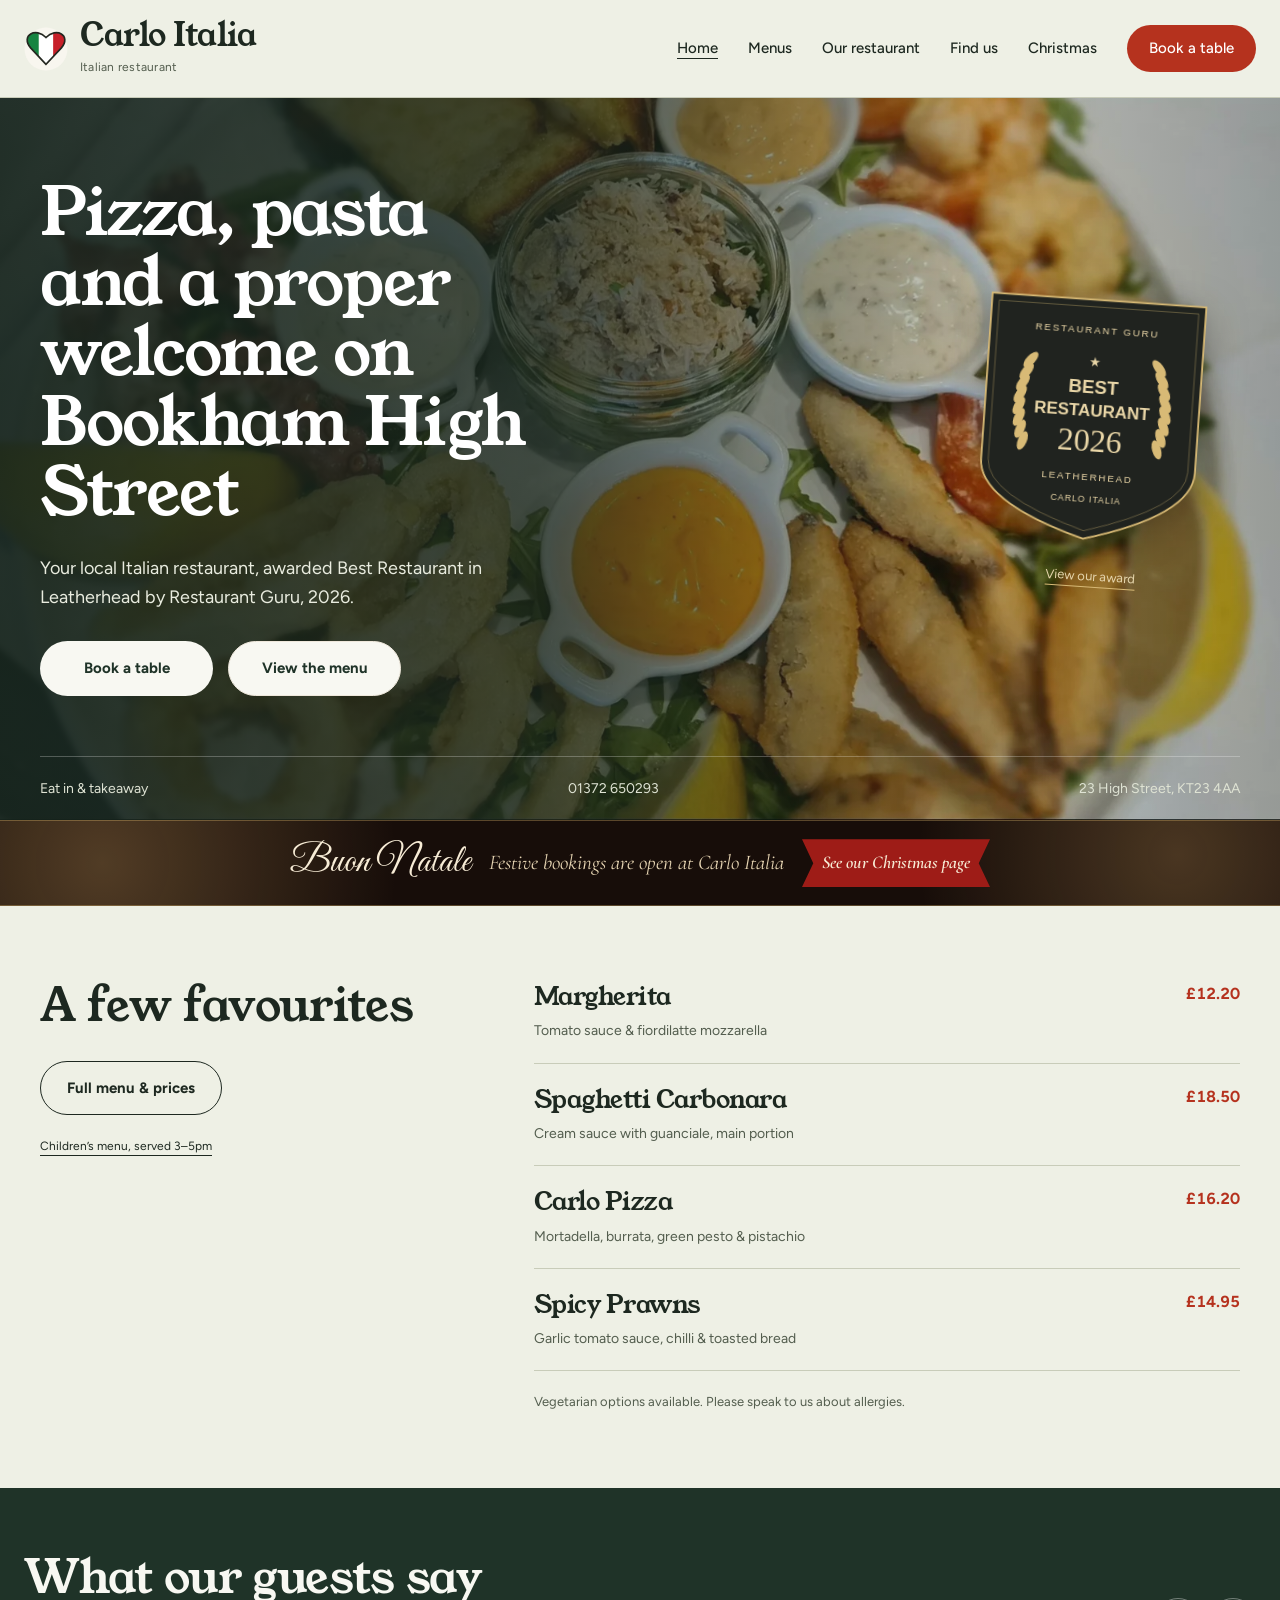
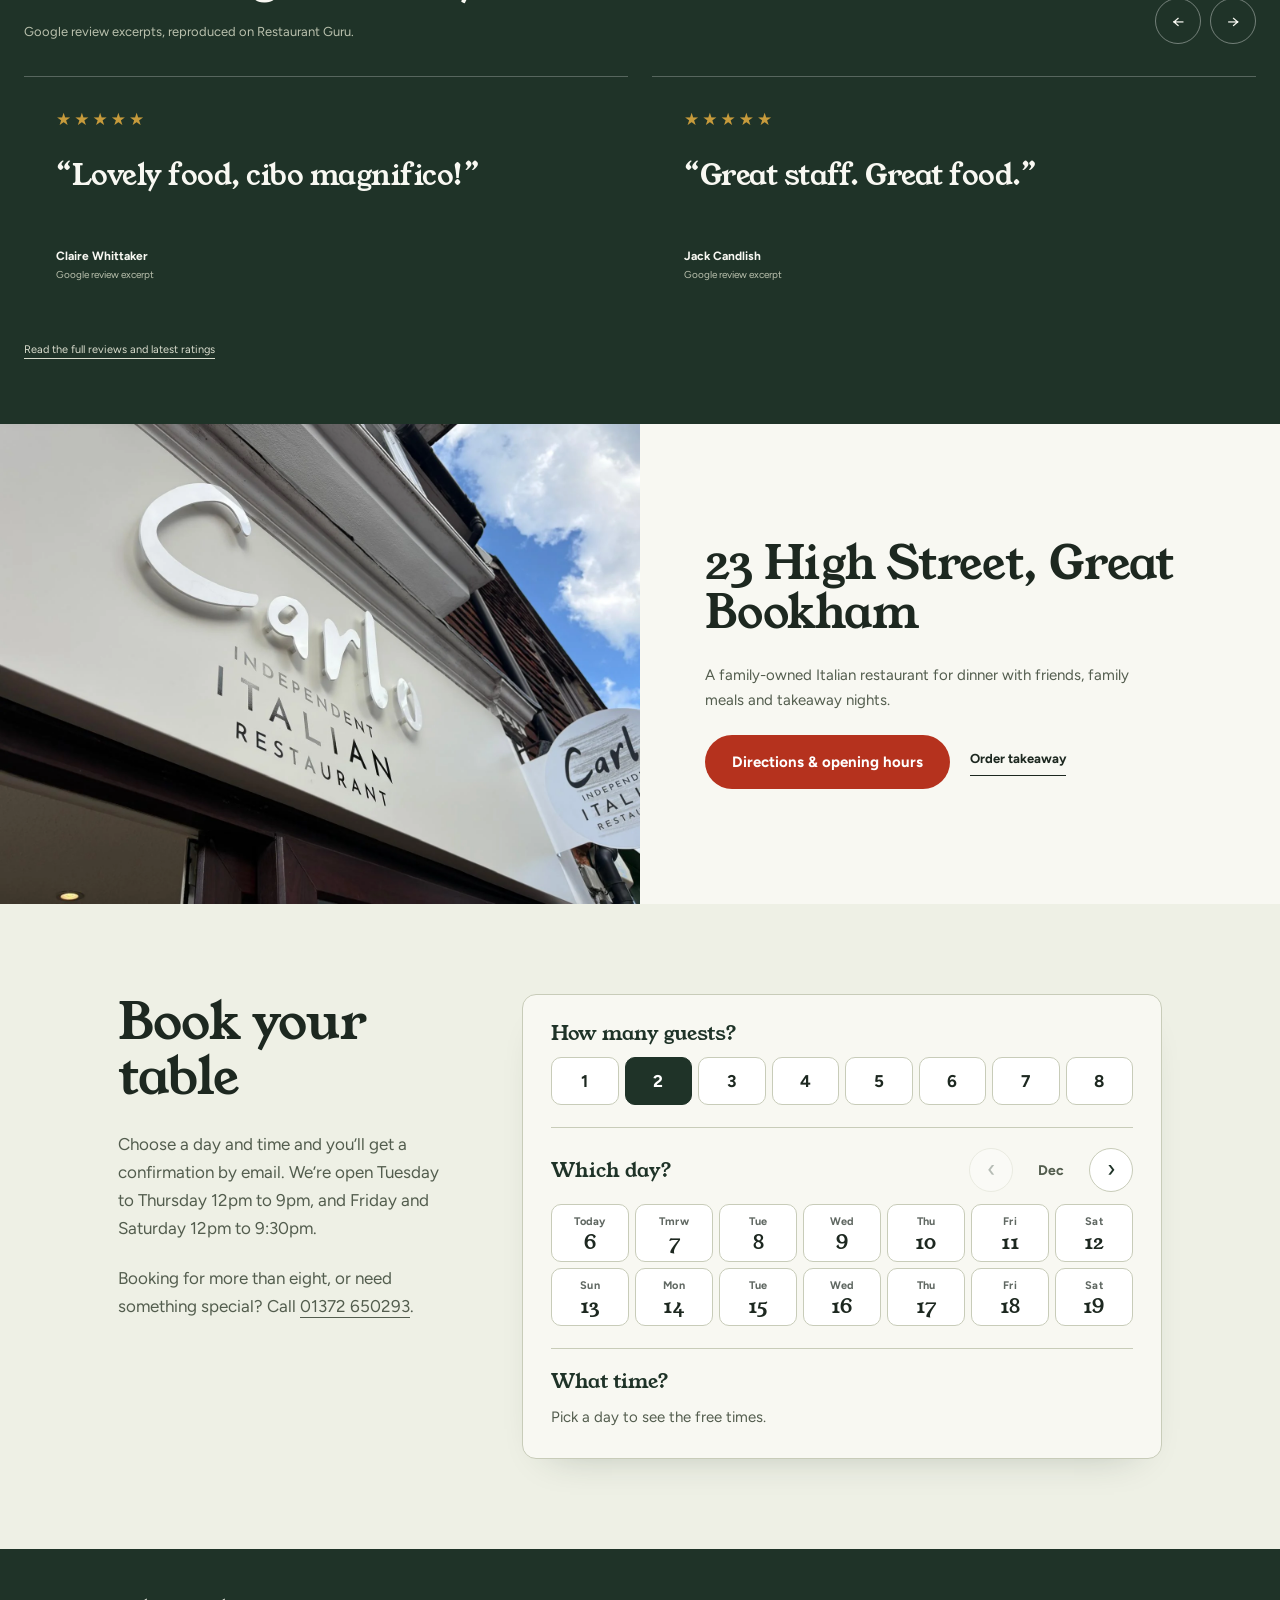
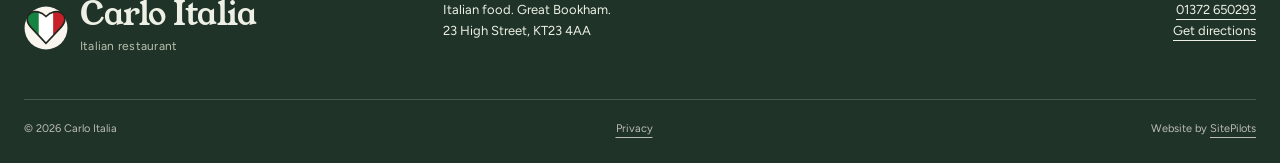
==== commit 79666d52: "Booking widget: tap-only redesign (guest chips, two-week date grid, lunch/dinner times), fix squeeze" ====
--- a/index.html
+++ b/index.html
@@ -1 +1 @@
-<!doctype html><html lang="en-GB"><head><meta charset="utf-8"><meta name="viewport" content="width=device-width,initial-scale=1"><title>Italian Restaurant in Great Bookham | Carlo Italia</title><meta name="description" content="Pizza, pasta and Italian dining at Carlo Italia, 23 High Street, Great Bookham. View the menu, find us and book a table."><meta name="robots" content="index, follow"><link rel="canonical" href="https://www.carloitalia.com/"><meta name="theme-color" content="#1f3328"><meta property="og:title" content="Italian Restaurant in Great Bookham | Carlo Italia"><meta property="og:description" content="Pizza, pasta and Italian dining at Carlo Italia, 23 High Street, Great Bookham. View the menu, find us and book a table."><meta property="og:type" content="website"><meta property="og:url" content="https://www.carloitalia.com/"><meta property="og:image" content="https://www.carloitalia.com/seafood.webp"><link rel="icon" href="favicon.svg" type="image/svg+xml"><link rel="alternate icon" href="favicon.ico"><link rel="apple-touch-icon" href="apple-touch-icon.png"><link rel="preconnect" href="https://fonts.googleapis.com"><link rel="preconnect" href="https://fonts.gstatic.com" crossorigin><link rel="stylesheet" href="https://fonts.googleapis.com/css2?family=Young+Serif&family=Figtree:wght@400;500;700&display=swap"><link rel="stylesheet" href="https://fonts.googleapis.com/css2?family=Great+Vibes&family=Cormorant+Garamond:ital,wght@0,500;0,600;1,500&display=swap"><link rel="stylesheet" href="styles.css"><script src="script.js" defer></script><script src="booking.js?v=2" defer></script><script type="application/ld+json">{"@context": "https://schema.org", "@type": "Restaurant", "name": "Carlo Italia", "url": "https://www.carloitalia.com/", "telephone": "+441372650293", "servesCuisine": "Italian", "hasMenu": "https://www.carloitalia.com/menu.html", "address": {"@type": "PostalAddress", "streetAddress": "23 High Street", "addressLocality": "Great Bookham", "addressRegion": "Surrey", "postalCode": "KT23 4AA", "addressCountry": "GB"}}</script></head><body><a class="skip" href="#main">Skip to content</a><header class="site-header"><a class="brand" href="index.html" aria-label="Carlo Italia home"><img src="favicon.svg" alt="" width="44" height="44"><span>Carlo Italia <small>Italian restaurant</small></span></a><button class="nav-toggle" type="button" aria-controls="main-nav" aria-expanded="false">Menu <span>+</span></button><nav id="main-nav" aria-label="Main navigation"><a href="index.html" aria-current="page">Home</a><a href="menu.html" >Menus</a><a href="about.html" >Our restaurant</a><a href="visit.html" >Find us</a><a href="christmas.html">Christmas</a><a href="book.html" >Book a table</a></nav></header><main id="main"><section class="hero hero-redesign"><img class="hero-backdrop" src="seafood.webp" width="1600" height="900" alt="Carlo Italia seafood platter, with calamari, prawns and dips" fetchpriority="high"><div class="hero-inner"><div class="hero-copy"><h1>Pizza, pasta and a proper welcome on Bookham High Street</h1><p class="intro">Your local Italian restaurant, awarded Best Restaurant in Leatherhead by Restaurant Guru, 2026.</p><div class="buttons"><a class="button" href="#book">Book a table</a><a class="button hero-secondary" href="menu.html">View the menu</a></div></div><a class="hero-award" href="https://restaurantguru.com/Carlo-Italia-Leatherhead" target="_blank" rel="noopener" aria-label="View Carlo Italia's Restaurant Guru 2026 Best Restaurant award in Leatherhead"><img src="award-2026.svg" width="280" height="300" alt="Restaurant Guru — Best Restaurant 2026, Leatherhead, Carlo Italia"><span>View our award</span></a></div><div class="hero-bottom"><span>Eat in &amp; takeaway</span><a href="tel:+441372650293">01372 650293</a><span>23 High Street, KT23 4AA</span></div></section><a class="xmas-strip" href="christmas.html"><strong>Buon Natale</strong><em>Festive bookings are open at Carlo Italia</em><span>See our Christmas page</span></a><section class="section food-menu"><div class="menu-intro"><h2>A few favourites</h2><a class="button outline" href="menu.html">Full menu &amp; prices</a><a class="small-link" href="menu.html#children">Children’s menu, served 3–5pm</a></div><div class="home-dishes"><article><div><h3>Margherita</h3><p>Tomato sauce &amp; fiordilatte mozzarella</p></div><strong>£12.20</strong></article><article><div><h3>Spaghetti Carbonara</h3><p>Cream sauce with guanciale, main portion</p></div><strong>£18.50</strong></article><article><div><h3>Carlo Pizza</h3><p>Mortadella, burrata, green pesto &amp; pistachio</p></div><strong>£16.20</strong></article><article><div><h3>Spicy Prawns</h3><p>Garlic tomato sauce, chilli &amp; toasted bread</p></div><strong>£14.95</strong></article><p class="menu-footnote">Vegetarian options available. Please speak to us about allergies.</p></div></section><section class="reviews section" aria-labelledby="reviews-title"><div class="review-heading"><div><h2 id="reviews-title">What our guests say</h2><p>Google review excerpts, reproduced on Restaurant Guru.</p></div><div class="review-controls"><button type="button" data-review-prev aria-label="Previous review">←</button><button type="button" data-review-next aria-label="Next review">→</button></div></div><div class="review-track" tabindex="0" aria-label="Guest reviews, scroll horizontally"><article class="review-card"><span class="stars" aria-label="5 out of 5 stars">★★★★★</span><blockquote>“Lovely food, cibo magnifico!”</blockquote><p>Claire Whittaker</p><small>Google review excerpt</small></article><article class="review-card"><span class="stars" aria-label="5 out of 5 stars">★★★★★</span><blockquote>“Great staff. Great food.”</blockquote><p>Jack Candlish</p><small>Google review excerpt</small></article><article class="review-card"><span class="stars" aria-label="5 out of 5 stars">★★★★★</span><blockquote>“The spicy prawns were exceptional”</blockquote><p>kaleb mahoneycullen</p><small>Google review excerpt</small></article></div><p class="review-source"><a href="https://restaurantguru.com/Carlo-Italia-Leatherhead#restaurant-reviews" target="_blank" rel="noopener">Read the full reviews and latest ratings</a></p></section><section class="home-visit"><figure><img src="carlo-photo.webp" width="1600" height="1200" alt="Carlo Italian restaurant sign on Great Bookham High Street" loading="lazy"></figure><div><h2>23 High Street, Great Bookham</h2><p>A family-owned Italian restaurant for dinner with friends, family meals and takeaway nights.</p><div class="buttons"><a class="button" href="visit.html">Directions &amp; opening hours</a><a class="text-link" href="tel:+447988336974">Order takeaway</a></div></div></section><section class="home-book" id="book"><div class="home-book-copy"><h2>Book your table</h2><p>Choose a day and time and you’ll get a confirmation by email. We’re open Tuesday to Thursday 12pm to 9pm, and Friday and Saturday 12pm to 9:30pm.</p><p>Booking for more than eight, or need something special? Call <a href="tel:+441372650293">01372 650293</a>.</p></div><div class="booking-widget" data-carlo-booking></div></section></main><footer><div class="footer-top"><a class="brand" href="index.html"><img src="favicon.svg" alt="" width="44" height="44"><span>Carlo Italia <small>Italian restaurant</small></span></a><p>Italian food. Great Bookham.<br>23 High Street, KT23 4AA</p><div><a href="tel:+441372650293">01372 650293</a><br><a href="https://www.google.com/maps/search/?api=1&query=Carlo+Italia+23+High+Street+Great+Bookham+KT23+4AA" target="_blank" rel="noopener">Get directions</a></div></div><div class="footer-bottom"><span>© 2026 Carlo Italia</span><a href="privacy.html">Privacy</a><span>Website by <a href="https://sitepilots.co.uk/">SitePilots</a></span></div></footer><div class="mobile-actions"><a href="menu.html">View menu</a><a href="book.html">Book a table</a></div></body></html>+<!doctype html><html lang="en-GB"><head><meta charset="utf-8"><meta name="viewport" content="width=device-width,initial-scale=1"><title>Italian Restaurant in Great Bookham | Carlo Italia</title><meta name="description" content="Pizza, pasta and Italian dining at Carlo Italia, 23 High Street, Great Bookham. View the menu, find us and book a table."><meta name="robots" content="index, follow"><link rel="canonical" href="https://www.carloitalia.com/"><meta name="theme-color" content="#1f3328"><meta property="og:title" content="Italian Restaurant in Great Bookham | Carlo Italia"><meta property="og:description" content="Pizza, pasta and Italian dining at Carlo Italia, 23 High Street, Great Bookham. View the menu, find us and book a table."><meta property="og:type" content="website"><meta property="og:url" content="https://www.carloitalia.com/"><meta property="og:image" content="https://www.carloitalia.com/seafood.webp"><link rel="icon" href="favicon.svg" type="image/svg+xml"><link rel="alternate icon" href="favicon.ico"><link rel="apple-touch-icon" href="apple-touch-icon.png"><link rel="preconnect" href="https://fonts.googleapis.com"><link rel="preconnect" href="https://fonts.gstatic.com" crossorigin><link rel="stylesheet" href="https://fonts.googleapis.com/css2?family=Young+Serif&family=Figtree:wght@400;500;700&display=swap"><link rel="stylesheet" href="https://fonts.googleapis.com/css2?family=Great+Vibes&family=Cormorant+Garamond:ital,wght@0,500;0,600;1,500&display=swap"><link rel="stylesheet" href="styles.css"><script src="script.js" defer></script><script src="booking.js?v=3" defer></script><script type="application/ld+json">{"@context": "https://schema.org", "@type": "Restaurant", "name": "Carlo Italia", "url": "https://www.carloitalia.com/", "telephone": "+441372650293", "servesCuisine": "Italian", "hasMenu": "https://www.carloitalia.com/menu.html", "address": {"@type": "PostalAddress", "streetAddress": "23 High Street", "addressLocality": "Great Bookham", "addressRegion": "Surrey", "postalCode": "KT23 4AA", "addressCountry": "GB"}}</script></head><body><a class="skip" href="#main">Skip to content</a><header class="site-header"><a class="brand" href="index.html" aria-label="Carlo Italia home"><img src="favicon.svg" alt="" width="44" height="44"><span>Carlo Italia <small>Italian restaurant</small></span></a><button class="nav-toggle" type="button" aria-controls="main-nav" aria-expanded="false">Menu <span>+</span></button><nav id="main-nav" aria-label="Main navigation"><a href="index.html" aria-current="page">Home</a><a href="menu.html" >Menus</a><a href="about.html" >Our restaurant</a><a href="visit.html" >Find us</a><a href="christmas.html">Christmas</a><a href="book.html" >Book a table</a></nav></header><main id="main"><section class="hero hero-redesign"><img class="hero-backdrop" src="seafood.webp" width="1600" height="900" alt="Carlo Italia seafood platter, with calamari, prawns and dips" fetchpriority="high"><div class="hero-inner"><div class="hero-copy"><h1>Pizza, pasta and a proper welcome on Bookham High Street</h1><p class="intro">Your local Italian restaurant, awarded Best Restaurant in Leatherhead by Restaurant Guru, 2026.</p><div class="buttons"><a class="button" href="#book">Book a table</a><a class="button hero-secondary" href="menu.html">View the menu</a></div></div><a class="hero-award" href="https://restaurantguru.com/Carlo-Italia-Leatherhead" target="_blank" rel="noopener" aria-label="View Carlo Italia's Restaurant Guru 2026 Best Restaurant award in Leatherhead"><img src="award-2026.svg" width="280" height="300" alt="Restaurant Guru — Best Restaurant 2026, Leatherhead, Carlo Italia"><span>View our award</span></a></div><div class="hero-bottom"><span>Eat in &amp; takeaway</span><a href="tel:+441372650293">01372 650293</a><span>23 High Street, KT23 4AA</span></div></section><a class="xmas-strip" href="christmas.html"><strong>Buon Natale</strong><em>Festive bookings are open at Carlo Italia</em><span>See our Christmas page</span></a><section class="section food-menu"><div class="menu-intro"><h2>A few favourites</h2><a class="button outline" href="menu.html">Full menu &amp; prices</a><a class="small-link" href="menu.html#children">Children’s menu, served 3–5pm</a></div><div class="home-dishes"><article><div><h3>Margherita</h3><p>Tomato sauce &amp; fiordilatte mozzarella</p></div><strong>£12.20</strong></article><article><div><h3>Spaghetti Carbonara</h3><p>Cream sauce with guanciale, main portion</p></div><strong>£18.50</strong></article><article><div><h3>Carlo Pizza</h3><p>Mortadella, burrata, green pesto &amp; pistachio</p></div><strong>£16.20</strong></article><article><div><h3>Spicy Prawns</h3><p>Garlic tomato sauce, chilli &amp; toasted bread</p></div><strong>£14.95</strong></article><p class="menu-footnote">Vegetarian options available. Please speak to us about allergies.</p></div></section><section class="reviews section" aria-labelledby="reviews-title"><div class="review-heading"><div><h2 id="reviews-title">What our guests say</h2><p>Google review excerpts, reproduced on Restaurant Guru.</p></div><div class="review-controls"><button type="button" data-review-prev aria-label="Previous review">←</button><button type="button" data-review-next aria-label="Next review">→</button></div></div><div class="review-track" tabindex="0" aria-label="Guest reviews, scroll horizontally"><article class="review-card"><span class="stars" aria-label="5 out of 5 stars">★★★★★</span><blockquote>“Lovely food, cibo magnifico!”</blockquote><p>Claire Whittaker</p><small>Google review excerpt</small></article><article class="review-card"><span class="stars" aria-label="5 out of 5 stars">★★★★★</span><blockquote>“Great staff. Great food.”</blockquote><p>Jack Candlish</p><small>Google review excerpt</small></article><article class="review-card"><span class="stars" aria-label="5 out of 5 stars">★★★★★</span><blockquote>“The spicy prawns were exceptional”</blockquote><p>kaleb mahoneycullen</p><small>Google review excerpt</small></article></div><p class="review-source"><a href="https://restaurantguru.com/Carlo-Italia-Leatherhead#restaurant-reviews" target="_blank" rel="noopener">Read the full reviews and latest ratings</a></p></section><section class="home-visit"><figure><img src="carlo-photo.webp" width="1600" height="1200" alt="Carlo Italian restaurant sign on Great Bookham High Street" loading="lazy"></figure><div><h2>23 High Street, Great Bookham</h2><p>A family-owned Italian restaurant for dinner with friends, family meals and takeaway nights.</p><div class="buttons"><a class="button" href="visit.html">Directions &amp; opening hours</a><a class="text-link" href="tel:+447988336974">Order takeaway</a></div></div></section><section class="home-book" id="book"><div class="home-book-copy"><h2>Book your table</h2><p>Choose a day and time and you’ll get a confirmation by email. We’re open Tuesday to Thursday 12pm to 9pm, and Friday and Saturday 12pm to 9:30pm.</p><p>Booking for more than eight, or need something special? Call <a href="tel:+441372650293">01372 650293</a>.</p></div><div class="booking-widget" data-carlo-booking></div></section></main><footer><div class="footer-top"><a class="brand" href="index.html"><img src="favicon.svg" alt="" width="44" height="44"><span>Carlo Italia <small>Italian restaurant</small></span></a><p>Italian food. Great Bookham.<br>23 High Street, KT23 4AA</p><div><a href="tel:+441372650293">01372 650293</a><br><a href="https://www.google.com/maps/search/?api=1&query=Carlo+Italia+23+High+Street+Great+Bookham+KT23+4AA" target="_blank" rel="noopener">Get directions</a></div></div><div class="footer-bottom"><span>© 2026 Carlo Italia</span><a href="privacy.html">Privacy</a><span>Website by <a href="https://sitepilots.co.uk/">SitePilots</a></span></div></footer><div class="mobile-actions"><a href="menu.html">View menu</a><a href="book.html">Book a table</a></div></body></html>
--- a/styles.css
+++ b/styles.css
@@ -137,59 +137,74 @@
 @media(max-width:1100px){.site-header nav{gap:18px}.site-header nav a{font-size:14px}}
 @media(max-width:760px){.brand>span{font-size:24px}}
 /* own booking widget */
+@keyframes cbsh{to{background-position:-200% 0}}
+@keyframes cbdraw{to{stroke-dashoffset:0}}
+
+/* booking widget v3: tap-only */
+.home-book{grid-template-columns:minmax(0,340px) minmax(0,640px);justify-content:center;gap:64px}
+.home-book-copy h2{font-size:clamp(40px,4vw,56px)}
+.home-book .booking-widget{padding:0;background:var(--plaster);border:1px solid var(--line);border-radius:14px;box-shadow:0 18px 40px -28px #1f332855}
 .cb{--cb-ink:var(--ink,#1d2820);--cb-accent:var(--green,#b5321e);--cb-dark:var(--dark,#1f3328);--cb-line:var(--line,#c8ccb9);min-height:0!important}
-.cb-inner{font-family:Figtree,Arial,sans-serif;color:var(--cb-ink)}
+.cb-inner{font-family:Figtree,Arial,sans-serif;color:var(--cb-ink);padding:26px 28px 28px}
 .cb-step[hidden]{display:none}
-.cb-label{display:block;font-weight:700;font-size:15px;margin:18px 0 8px}
-.cb-row{display:flex;align-items:center;justify-content:space-between;gap:12px}
-.cb-row .cb-label{margin:0}
-.cb-stepper{display:flex;align-items:center;gap:14px}
-.cb-round{width:44px;height:44px;border-radius:50%;border:1.5px solid var(--cb-dark);background:transparent;color:var(--cb-dark);font-size:22px;line-height:1;display:grid;place-items:center}
-.cb-round:disabled{opacity:.3;cursor:default}
-.cb-size{font:400 30px/1 'Young Serif',Georgia,serif;min-width:1.4em;text-align:center}
-.cb-note{font-size:14px;margin:8px 0 0;max-height:0;overflow:hidden;transition:max-height .3s}
-.cb-note.on{max-height:60px}
-.cb-days{display:flex;gap:8px;overflow-x:auto;padding:2px 2px 8px;scroll-snap-type:x mandatory;scrollbar-width:thin}
-.cb-day{flex:0 0 64px;scroll-snap-align:start;display:flex;flex-direction:column;align-items:center;gap:2px;padding:9px 4px;border:1.5px solid var(--cb-line);border-radius:10px;background:#fff;color:var(--cb-ink)}
-.cb-day b{font:400 22px/1.1 'Young Serif',Georgia,serif}
-.cb-day small{font-size:12px;opacity:.75}
+.cb-block{padding:0 0 22px;margin:0 0 20px;border-bottom:1px solid var(--cb-line)}
+.cb-block:last-child{border:0;margin:0;padding:0}
+.cb-label{display:block;font:400 20px/1.2 'Young Serif',Georgia,serif;margin:0 0 12px;color:var(--cb-dark)}
+.cb-sizes{display:grid;grid-template-columns:repeat(8,1fr);gap:6px}
+.cb-chip{height:48px;border-radius:10px;border:1.5px solid var(--cb-line);background:#fff;color:var(--cb-ink);font-weight:700;font-size:17px;transition:background .15s,border-color .15s,color .15s}
+.cb-chip:hover:not(:disabled){border-color:var(--cb-dark)}
+.cb-chip[aria-checked=true]{background:var(--cb-dark);border-color:var(--cb-dark);color:#fff}
+.cb-chip:disabled{opacity:.35}
+.cb-note{font-size:14px;margin:0;max-height:0;overflow:hidden;transition:max-height .3s,margin .3s;color:var(--muted,#535d4e)}
+.cb-note.on{max-height:60px;margin-top:10px}
+.cb-dayhead{display:flex;justify-content:space-between;align-items:center;gap:10px;margin-bottom:12px}
+.cb-dayhead .cb-label{margin:0}
+.cb-pager{display:flex;align-items:center;gap:6px}
+.cb-month{font-size:14px;font-weight:700;min-width:64px;text-align:center;color:var(--muted,#535d4e)}
+.cb-nav{width:44px;height:44px;border-radius:50%;border:1.5px solid var(--cb-line);background:#fff;color:var(--cb-dark);font-size:24px;line-height:1;display:grid;place-items:center;padding:0 0 3px}
+.cb-nav:hover:not(:disabled){border-color:var(--cb-dark)}
+.cb-nav:disabled{opacity:.3;cursor:default}
+.cb-days{display:grid;grid-template-columns:repeat(7,1fr);gap:6px}
+.cb-day{display:flex;flex-direction:column;align-items:center;justify-content:center;gap:1px;min-height:58px;padding:6px 0;border:1.5px solid var(--cb-line);border-radius:10px;background:#fff;color:var(--cb-ink)}
+.cb-day b{font:400 20px/1.1 'Young Serif',Georgia,serif}
+.cb-day small{font-size:11px;font-weight:700;letter-spacing:.02em;opacity:.7}
 .cb-day:hover:not(:disabled){border-color:var(--cb-dark)}
-.cb-day[aria-selected=true]{background:var(--cb-dark);border-color:var(--cb-dark);color:#fff}
-.cb-day:disabled{opacity:.4;background:transparent;cursor:not-allowed}
-.cb-otherwrap{display:flex;align-items:center;gap:8px;font-size:14px;margin-top:6px}
-.cb-other{font:inherit;padding:6px 8px;border:1px solid var(--cb-line);border-radius:8px;background:#fff}
-.cb-timegrid{display:grid;grid-template-columns:repeat(auto-fill,minmax(84px,1fr));gap:8px}
-.cb-time{padding:12px 6px;border-radius:10px;border:1.5px solid var(--cb-dark);background:#fff;color:var(--cb-dark);font-weight:700;font-size:15px;transition:background .15s,color .15s,transform .1s}
+.cb-day[aria-checked=true]{background:var(--cb-dark);border-color:var(--cb-dark);color:#fff}
+.cb-day[aria-checked=true] small{opacity:.85}
+.cb-day:disabled{background:transparent;border-style:dashed;opacity:.38;cursor:not-allowed}
+.cb-day:disabled b{text-decoration:line-through;text-decoration-thickness:1px}
+.cb-tgroup+.cb-tgroup{margin-top:14px}
+.cb-sub{display:block;font-size:12px;font-weight:700;text-transform:uppercase;letter-spacing:.08em;color:var(--muted,#535d4e);margin-bottom:8px}
+.cb-timegrid{display:grid;grid-template-columns:repeat(5,1fr);gap:8px}
+.cb-time{height:48px;border-radius:10px;border:1.5px solid var(--cb-dark);background:#fff;color:var(--cb-dark);font-weight:700;font-size:15px;transition:background .15s,color .15s,transform .1s}
 .cb-time:hover{background:var(--cb-dark);color:#fff}
 .cb-time:active{transform:scale(.96)}
-.cb-hint{font-size:15px;color:var(--muted,#535d4e);margin:6px 0}
-.cb-loading{display:grid;grid-template-columns:repeat(auto-fill,minmax(84px,1fr));gap:8px}
-.cb-loading i{height:46px;border-radius:10px;background:linear-gradient(90deg,#e7e7df,#f4f4ee,#e7e7df);background-size:200% 100%;animation:cbsh 1.1s linear infinite}
-@keyframes cbsh{to{background-position:-200% 0}}
-.cb-sumrow{display:flex;justify-content:space-between;align-items:center;gap:12px;padding:14px 16px;border-radius:10px;background:var(--cb-dark);color:#fff;margin-bottom:16px}
+.cb-hint{font-size:15px;color:var(--muted,#535d4e);margin:0}
+.cb-loading i{height:48px;border-radius:10px;background:linear-gradient(90deg,#e7e7df,#f4f4ee,#e7e7df);background-size:200% 100%;animation:cbsh 1.1s linear infinite}
+.cb-sumrow{display:flex;justify-content:space-between;align-items:center;gap:12px;padding:14px 16px;border-radius:10px;background:var(--cb-dark);color:#fff;margin-bottom:20px}
 .cb-summary{display:flex;flex-direction:column}
 .cb-summary b{font:400 20px/1.2 'Young Serif',Georgia,serif}
-.cb-link{background:none;border:0;color:inherit;text-decoration:underline;text-underline-offset:4px;padding:6px}
-.cb-grid{display:grid;grid-template-columns:1fr 1fr;gap:12px}
+.cb-summary span{font-size:14px;opacity:.85}
+.cb-link{background:none;border:0;color:inherit;text-decoration:underline;text-underline-offset:4px;padding:10px 4px;font-weight:700}
+.cb-grid{display:grid;grid-template-columns:1fr 1fr;gap:0 12px}
 .cb-grid .cb-field:last-child{grid-column:1/-1}
-.cb-field{display:flex;flex-direction:column;gap:5px;font-size:14px;font-weight:700;margin-bottom:12px}
-.cb-field input,.cb-field textarea{font:400 16px/1.4 Figtree,Arial,sans-serif;padding:11px 12px;border:1.5px solid var(--cb-line);border-radius:8px;background:#fff;color:var(--cb-ink);width:100%}
-.cb-field input:focus,.cb-field textarea:focus{outline:none;border-color:var(--cb-dark)}
+.cb-field{display:flex;flex-direction:column;gap:6px;font-size:14px;font-weight:700;margin-bottom:14px}
+.cb-field input,.cb-field textarea{font:400 16px/1.4 Figtree,Arial,sans-serif;padding:13px 14px;border:1.5px solid var(--cb-line);border-radius:10px;background:#fff;color:var(--cb-ink);width:100%}
+.cb-field input:focus,.cb-field textarea:focus{outline:none;border-color:var(--cb-dark);box-shadow:0 0 0 3px #1f332818}
 .cb-hp{position:absolute;left:-9999px;width:1px;height:1px;opacity:0}
-.cb-consent{display:flex;gap:10px;align-items:flex-start;font-size:14px;margin:4px 0 14px}
-.cb-consent input{margin-top:3px;width:18px;height:18px;flex:0 0 auto;accent-color:var(--cb-dark)}
-.cb-error{color:var(--cb-accent);font-weight:700;font-size:15px;min-height:0;margin:0 0 10px}
+.cb-consent{display:flex;gap:12px;align-items:flex-start;font-size:14px;margin:2px 0 16px;cursor:pointer}
+.cb-consent input{margin-top:1px;width:22px;height:22px;flex:0 0 auto;accent-color:var(--cb-dark)}
+.cb-error{color:var(--cb-accent);font-weight:700;font-size:15px;margin:0 0 12px}
 .cb-error:empty{display:none}
-.cb-submit{width:100%;justify-content:center;border:0}
+.cb .cb-submit{width:100%;justify-content:center;border:0;border-radius:999px;min-height:54px;font-size:14px;background:var(--cb-accent);color:#fff}
+.cb .cb-submit:hover{background:#932817}
 .cb-submit:disabled{opacity:.6}
-.cb-done{text-align:center;padding:10px 0 4px;outline:none}
-.cb-done h3{font:400 28px/1.15 'Young Serif',Georgia,serif;margin:8px 0}
+.cb-done{text-align:center;padding:16px 0 6px;outline:none}
+.cb-done h3{font:400 28px/1.15 'Young Serif',Georgia,serif;margin:10px 0}
 .cb-big{font:400 20px/1.3 'Young Serif',Georgia,serif;color:var(--cb-dark);margin:0 0 4px}
 .cb-tick svg{width:64px;height:64px;margin:0 auto;display:block}
 .cb-tick circle{fill:none;stroke:var(--cb-dark);stroke-width:2;stroke-dasharray:160;stroke-dashoffset:160;animation:cbdraw .6s ease forwards}
 .cb-tick path{fill:none;stroke:var(--cb-accent);stroke-width:3;stroke-linecap:round;stroke-linejoin:round;stroke-dasharray:40;stroke-dashoffset:40;animation:cbdraw .4s .5s ease forwards}
-@keyframes cbdraw{to{stroke-dashoffset:0}}
-@media (max-width:520px){.cb-grid{grid-template-columns:1fr}}
+@media (max-width:760px){.home-book{grid-template-columns:minmax(0,1fr)}.cb-inner{padding:20px 16px 22px}.cb-label{font-size:18px}.cb-timegrid{grid-template-columns:repeat(4,1fr)}.cb-month{min-width:0}}
+@media (max-width:400px){.cb-sizes{gap:4px}.cb-chip{height:44px;font-size:16px}.cb-days{gap:4px}.cb-day{min-height:54px}.cb-day b{font-size:18px}.cb-timegrid{grid-template-columns:repeat(3,1fr)}.cb-grid{grid-template-columns:1fr}}
 @media (prefers-reduced-motion:reduce){.cb-loading i,.cb-tick circle,.cb-tick path{animation:none;stroke-dashoffset:0}}
-.cb .cb-submit{background:var(--cb-dark);color:#fff;min-width:0}
-.cb .cb-submit:hover{background:var(--cb-accent)}
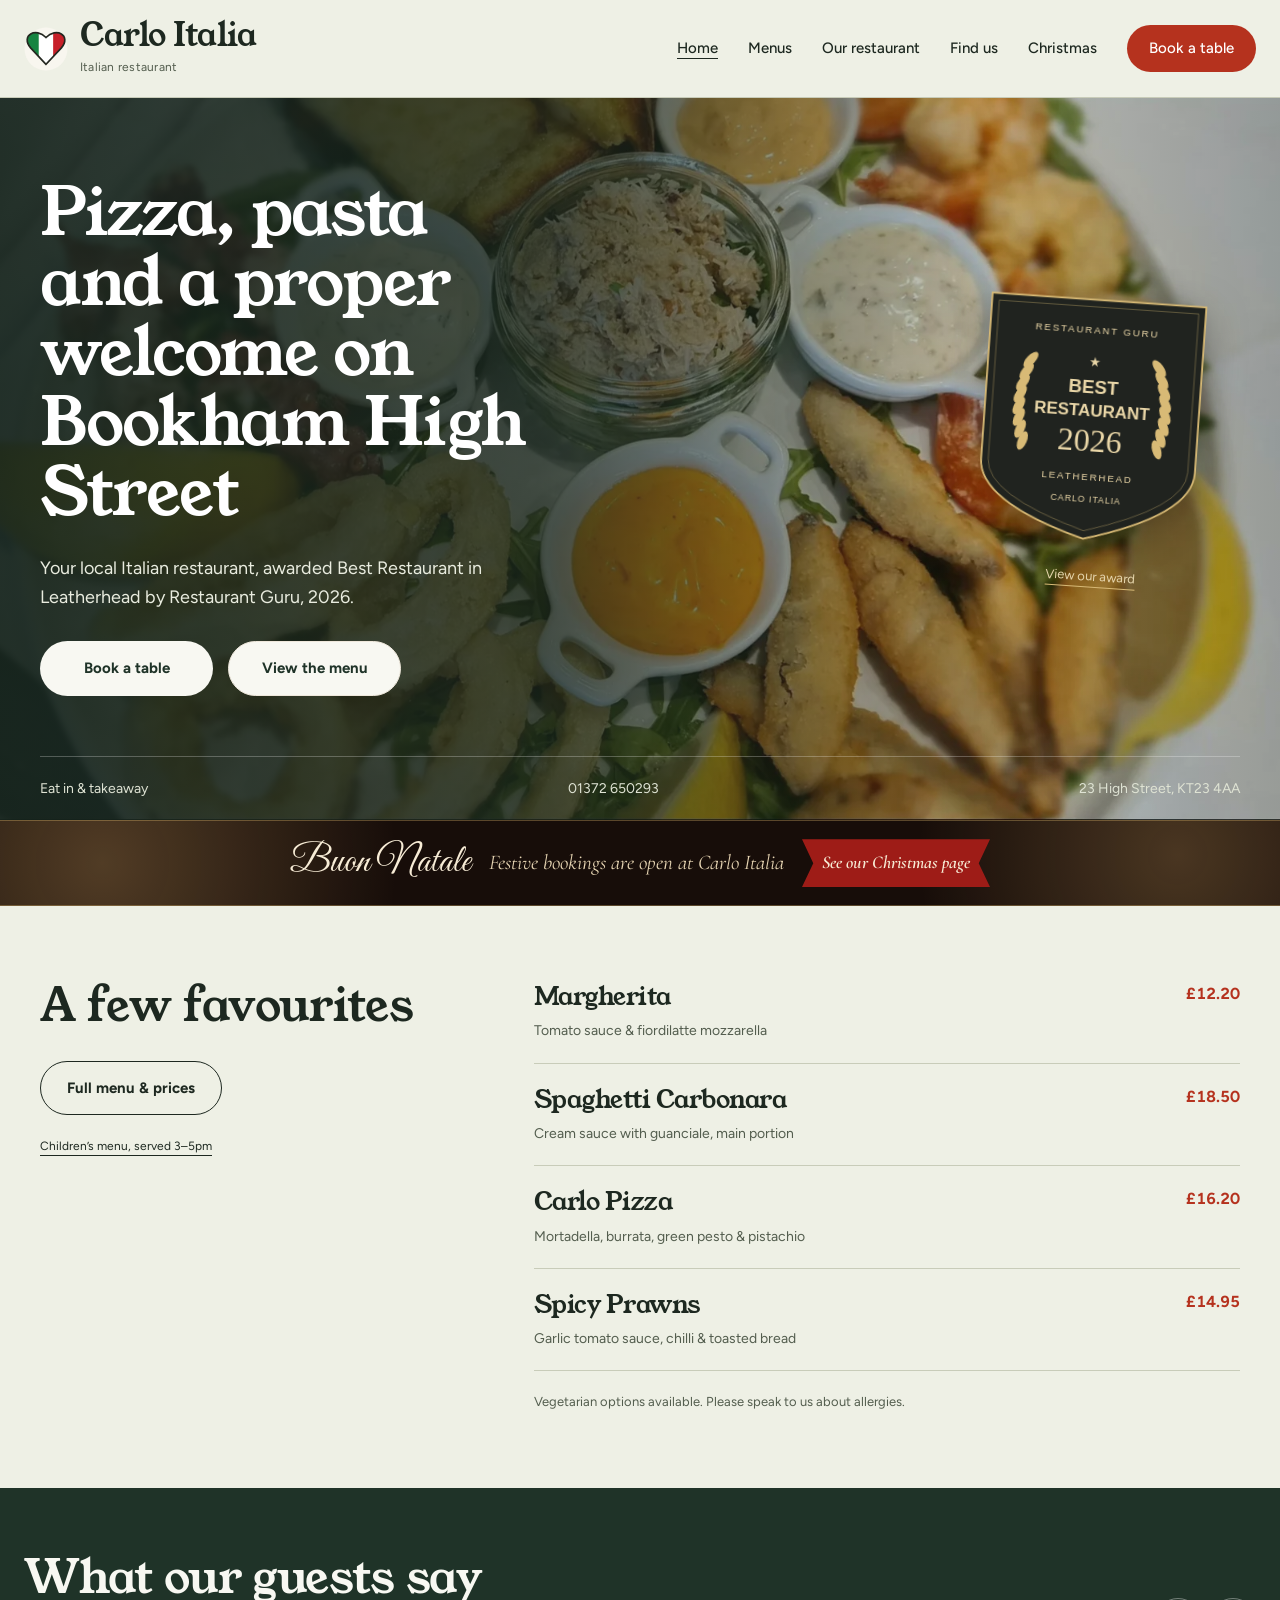
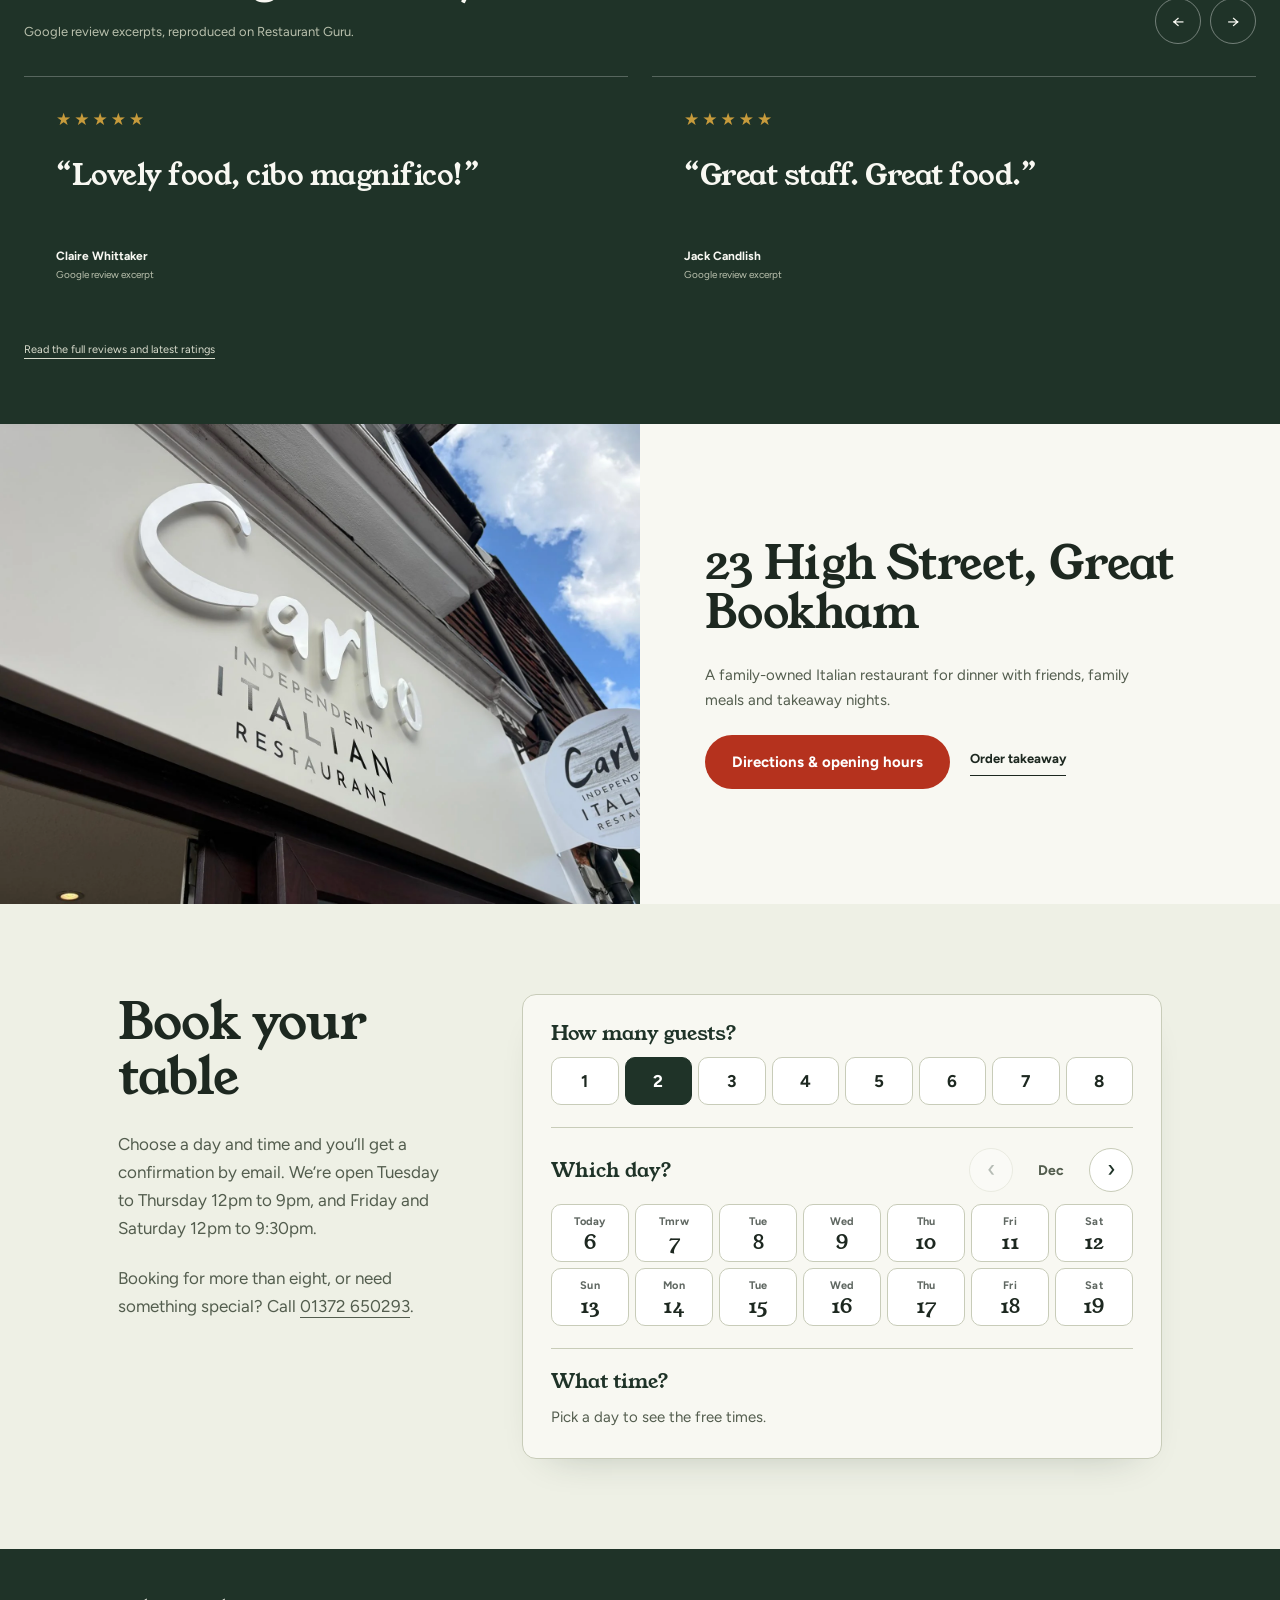
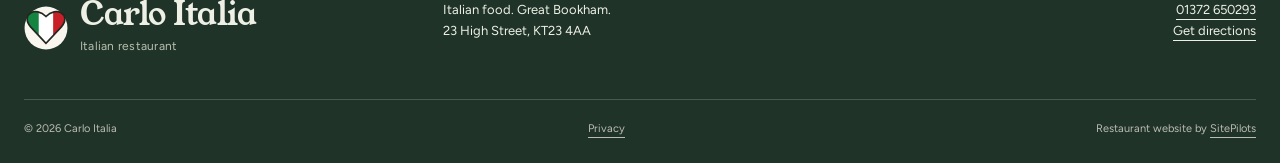
==== commit ecbfb046: "Footer credit links to SitePilots restaurant websites page Co-Authored-By: Claude Opus 5.5 <noreply@" ====
--- a/index.html
+++ b/index.html
@@ -1 +1 @@
-<!doctype html><html lang="en-GB"><head><meta charset="utf-8"><meta name="viewport" content="width=device-width,initial-scale=1"><title>Italian Restaurant in Great Bookham | Carlo Italia</title><meta name="description" content="Pizza, pasta and Italian dining at Carlo Italia, 23 High Street, Great Bookham. View the menu, find us and book a table."><meta name="robots" content="index, follow"><link rel="canonical" href="https://www.carloitalia.com/"><meta name="theme-color" content="#1f3328"><meta property="og:title" content="Italian Restaurant in Great Bookham | Carlo Italia"><meta property="og:description" content="Pizza, pasta and Italian dining at Carlo Italia, 23 High Street, Great Bookham. View the menu, find us and book a table."><meta property="og:type" content="website"><meta property="og:url" content="https://www.carloitalia.com/"><meta property="og:image" content="https://www.carloitalia.com/seafood.webp"><link rel="icon" href="favicon.svg" type="image/svg+xml"><link rel="alternate icon" href="favicon.ico"><link rel="apple-touch-icon" href="apple-touch-icon.png"><link rel="preconnect" href="https://fonts.googleapis.com"><link rel="preconnect" href="https://fonts.gstatic.com" crossorigin><link rel="stylesheet" href="https://fonts.googleapis.com/css2?family=Young+Serif&family=Figtree:wght@400;500;700&display=swap"><link rel="stylesheet" href="https://fonts.googleapis.com/css2?family=Great+Vibes&family=Cormorant+Garamond:ital,wght@0,500;0,600;1,500&display=swap"><link rel="stylesheet" href="styles.css"><script src="script.js" defer></script><script src="booking.js?v=3" defer></script><script type="application/ld+json">{"@context": "https://schema.org", "@type": "Restaurant", "name": "Carlo Italia", "url": "https://www.carloitalia.com/", "telephone": "+441372650293", "servesCuisine": "Italian", "hasMenu": "https://www.carloitalia.com/menu.html", "address": {"@type": "PostalAddress", "streetAddress": "23 High Street", "addressLocality": "Great Bookham", "addressRegion": "Surrey", "postalCode": "KT23 4AA", "addressCountry": "GB"}}</script></head><body><a class="skip" href="#main">Skip to content</a><header class="site-header"><a class="brand" href="index.html" aria-label="Carlo Italia home"><img src="favicon.svg" alt="" width="44" height="44"><span>Carlo Italia <small>Italian restaurant</small></span></a><button class="nav-toggle" type="button" aria-controls="main-nav" aria-expanded="false">Menu <span>+</span></button><nav id="main-nav" aria-label="Main navigation"><a href="index.html" aria-current="page">Home</a><a href="menu.html" >Menus</a><a href="about.html" >Our restaurant</a><a href="visit.html" >Find us</a><a href="christmas.html">Christmas</a><a href="book.html" >Book a table</a></nav></header><main id="main"><section class="hero hero-redesign"><img class="hero-backdrop" src="seafood.webp" width="1600" height="900" alt="Carlo Italia seafood platter, with calamari, prawns and dips" fetchpriority="high"><div class="hero-inner"><div class="hero-copy"><h1>Pizza, pasta and a proper welcome on Bookham High Street</h1><p class="intro">Your local Italian restaurant, awarded Best Restaurant in Leatherhead by Restaurant Guru, 2026.</p><div class="buttons"><a class="button" href="#book">Book a table</a><a class="button hero-secondary" href="menu.html">View the menu</a></div></div><a class="hero-award" href="https://restaurantguru.com/Carlo-Italia-Leatherhead" target="_blank" rel="noopener" aria-label="View Carlo Italia's Restaurant Guru 2026 Best Restaurant award in Leatherhead"><img src="award-2026.svg" width="280" height="300" alt="Restaurant Guru — Best Restaurant 2026, Leatherhead, Carlo Italia"><span>View our award</span></a></div><div class="hero-bottom"><span>Eat in &amp; takeaway</span><a href="tel:+441372650293">01372 650293</a><span>23 High Street, KT23 4AA</span></div></section><a class="xmas-strip" href="christmas.html"><strong>Buon Natale</strong><em>Festive bookings are open at Carlo Italia</em><span>See our Christmas page</span></a><section class="section food-menu"><div class="menu-intro"><h2>A few favourites</h2><a class="button outline" href="menu.html">Full menu &amp; prices</a><a class="small-link" href="menu.html#children">Children’s menu, served 3–5pm</a></div><div class="home-dishes"><article><div><h3>Margherita</h3><p>Tomato sauce &amp; fiordilatte mozzarella</p></div><strong>£12.20</strong></article><article><div><h3>Spaghetti Carbonara</h3><p>Cream sauce with guanciale, main portion</p></div><strong>£18.50</strong></article><article><div><h3>Carlo Pizza</h3><p>Mortadella, burrata, green pesto &amp; pistachio</p></div><strong>£16.20</strong></article><article><div><h3>Spicy Prawns</h3><p>Garlic tomato sauce, chilli &amp; toasted bread</p></div><strong>£14.95</strong></article><p class="menu-footnote">Vegetarian options available. Please speak to us about allergies.</p></div></section><section class="reviews section" aria-labelledby="reviews-title"><div class="review-heading"><div><h2 id="reviews-title">What our guests say</h2><p>Google review excerpts, reproduced on Restaurant Guru.</p></div><div class="review-controls"><button type="button" data-review-prev aria-label="Previous review">←</button><button type="button" data-review-next aria-label="Next review">→</button></div></div><div class="review-track" tabindex="0" aria-label="Guest reviews, scroll horizontally"><article class="review-card"><span class="stars" aria-label="5 out of 5 stars">★★★★★</span><blockquote>“Lovely food, cibo magnifico!”</blockquote><p>Claire Whittaker</p><small>Google review excerpt</small></article><article class="review-card"><span class="stars" aria-label="5 out of 5 stars">★★★★★</span><blockquote>“Great staff. Great food.”</blockquote><p>Jack Candlish</p><small>Google review excerpt</small></article><article class="review-card"><span class="stars" aria-label="5 out of 5 stars">★★★★★</span><blockquote>“The spicy prawns were exceptional”</blockquote><p>kaleb mahoneycullen</p><small>Google review excerpt</small></article></div><p class="review-source"><a href="https://restaurantguru.com/Carlo-Italia-Leatherhead#restaurant-reviews" target="_blank" rel="noopener">Read the full reviews and latest ratings</a></p></section><section class="home-visit"><figure><img src="carlo-photo.webp" width="1600" height="1200" alt="Carlo Italian restaurant sign on Great Bookham High Street" loading="lazy"></figure><div><h2>23 High Street, Great Bookham</h2><p>A family-owned Italian restaurant for dinner with friends, family meals and takeaway nights.</p><div class="buttons"><a class="button" href="visit.html">Directions &amp; opening hours</a><a class="text-link" href="tel:+447988336974">Order takeaway</a></div></div></section><section class="home-book" id="book"><div class="home-book-copy"><h2>Book your table</h2><p>Choose a day and time and you’ll get a confirmation by email. We’re open Tuesday to Thursday 12pm to 9pm, and Friday and Saturday 12pm to 9:30pm.</p><p>Booking for more than eight, or need something special? Call <a href="tel:+441372650293">01372 650293</a>.</p></div><div class="booking-widget" data-carlo-booking></div></section></main><footer><div class="footer-top"><a class="brand" href="index.html"><img src="favicon.svg" alt="" width="44" height="44"><span>Carlo Italia <small>Italian restaurant</small></span></a><p>Italian food. Great Bookham.<br>23 High Street, KT23 4AA</p><div><a href="tel:+441372650293">01372 650293</a><br><a href="https://www.google.com/maps/search/?api=1&query=Carlo+Italia+23+High+Street+Great+Bookham+KT23+4AA" target="_blank" rel="noopener">Get directions</a></div></div><div class="footer-bottom"><span>© 2026 Carlo Italia</span><a href="privacy.html">Privacy</a><span>Website by <a href="https://sitepilots.co.uk/">SitePilots</a></span></div></footer><div class="mobile-actions"><a href="menu.html">View menu</a><a href="book.html">Book a table</a></div></body></html>+<!doctype html><html lang="en-GB"><head><meta charset="utf-8"><meta name="viewport" content="width=device-width,initial-scale=1"><title>Italian Restaurant in Great Bookham | Carlo Italia</title><meta name="description" content="Pizza, pasta and Italian dining at Carlo Italia, 23 High Street, Great Bookham. View the menu, find us and book a table."><meta name="robots" content="index, follow"><link rel="canonical" href="https://www.carloitalia.com/"><meta name="theme-color" content="#1f3328"><meta property="og:title" content="Italian Restaurant in Great Bookham | Carlo Italia"><meta property="og:description" content="Pizza, pasta and Italian dining at Carlo Italia, 23 High Street, Great Bookham. View the menu, find us and book a table."><meta property="og:type" content="website"><meta property="og:url" content="https://www.carloitalia.com/"><meta property="og:image" content="https://www.carloitalia.com/seafood.webp"><link rel="icon" href="favicon.svg" type="image/svg+xml"><link rel="alternate icon" href="favicon.ico"><link rel="apple-touch-icon" href="apple-touch-icon.png"><link rel="preconnect" href="https://fonts.googleapis.com"><link rel="preconnect" href="https://fonts.gstatic.com" crossorigin><link rel="stylesheet" href="https://fonts.googleapis.com/css2?family=Young+Serif&family=Figtree:wght@400;500;700&display=swap"><link rel="stylesheet" href="https://fonts.googleapis.com/css2?family=Great+Vibes&family=Cormorant+Garamond:ital,wght@0,500;0,600;1,500&display=swap"><link rel="stylesheet" href="styles.css?v=3"><script src="script.js" defer></script><script src="booking.js?v=3" defer></script><script type="application/ld+json">{"@context": "https://schema.org", "@type": "Restaurant", "name": "Carlo Italia", "url": "https://www.carloitalia.com/", "telephone": "+441372650293", "servesCuisine": "Italian", "hasMenu": "https://www.carloitalia.com/menu.html", "address": {"@type": "PostalAddress", "streetAddress": "23 High Street", "addressLocality": "Great Bookham", "addressRegion": "Surrey", "postalCode": "KT23 4AA", "addressCountry": "GB"}}</script></head><body><a class="skip" href="#main">Skip to content</a><header class="site-header"><a class="brand" href="index.html" aria-label="Carlo Italia home"><img src="favicon.svg" alt="" width="44" height="44"><span>Carlo Italia <small>Italian restaurant</small></span></a><button class="nav-toggle" type="button" aria-controls="main-nav" aria-expanded="false">Menu <span>+</span></button><nav id="main-nav" aria-label="Main navigation"><a href="index.html" aria-current="page">Home</a><a href="menu.html" >Menus</a><a href="about.html" >Our restaurant</a><a href="visit.html" >Find us</a><a href="christmas.html">Christmas</a><a href="book.html" >Book a table</a></nav></header><main id="main"><section class="hero hero-redesign"><img class="hero-backdrop" src="seafood.webp" width="1600" height="900" alt="Carlo Italia seafood platter, with calamari, prawns and dips" fetchpriority="high"><div class="hero-inner"><div class="hero-copy"><h1>Pizza, pasta and a proper welcome on Bookham High Street</h1><p class="intro">Your local Italian restaurant, awarded Best Restaurant in Leatherhead by Restaurant Guru, 2026.</p><div class="buttons"><a class="button" href="#book">Book a table</a><a class="button hero-secondary" href="menu.html">View the menu</a></div></div><a class="hero-award" href="https://restaurantguru.com/Carlo-Italia-Leatherhead" target="_blank" rel="noopener" aria-label="View Carlo Italia's Restaurant Guru 2026 Best Restaurant award in Leatherhead"><img src="award-2026.svg" width="280" height="300" alt="Restaurant Guru — Best Restaurant 2026, Leatherhead, Carlo Italia"><span>View our award</span></a></div><div class="hero-bottom"><span>Eat in &amp; takeaway</span><a href="tel:+441372650293">01372 650293</a><span>23 High Street, KT23 4AA</span></div></section><a class="xmas-strip" href="christmas.html"><strong>Buon Natale</strong><em>Festive bookings are open at Carlo Italia</em><span>See our Christmas page</span></a><section class="section food-menu"><div class="menu-intro"><h2>A few favourites</h2><a class="button outline" href="menu.html">Full menu &amp; prices</a><a class="small-link" href="menu.html#children">Children’s menu, served 3–5pm</a></div><div class="home-dishes"><article><div><h3>Margherita</h3><p>Tomato sauce &amp; fiordilatte mozzarella</p></div><strong>£12.20</strong></article><article><div><h3>Spaghetti Carbonara</h3><p>Cream sauce with guanciale, main portion</p></div><strong>£18.50</strong></article><article><div><h3>Carlo Pizza</h3><p>Mortadella, burrata, green pesto &amp; pistachio</p></div><strong>£16.20</strong></article><article><div><h3>Spicy Prawns</h3><p>Garlic tomato sauce, chilli &amp; toasted bread</p></div><strong>£14.95</strong></article><p class="menu-footnote">Vegetarian options available. Please speak to us about allergies.</p></div></section><section class="reviews section" aria-labelledby="reviews-title"><div class="review-heading"><div><h2 id="reviews-title">What our guests say</h2><p>Google review excerpts, reproduced on Restaurant Guru.</p></div><div class="review-controls"><button type="button" data-review-prev aria-label="Previous review">←</button><button type="button" data-review-next aria-label="Next review">→</button></div></div><div class="review-track" tabindex="0" aria-label="Guest reviews, scroll horizontally"><article class="review-card"><span class="stars" aria-label="5 out of 5 stars">★★★★★</span><blockquote>“Lovely food, cibo magnifico!”</blockquote><p>Claire Whittaker</p><small>Google review excerpt</small></article><article class="review-card"><span class="stars" aria-label="5 out of 5 stars">★★★★★</span><blockquote>“Great staff. Great food.”</blockquote><p>Jack Candlish</p><small>Google review excerpt</small></article><article class="review-card"><span class="stars" aria-label="5 out of 5 stars">★★★★★</span><blockquote>“The spicy prawns were exceptional”</blockquote><p>kaleb mahoneycullen</p><small>Google review excerpt</small></article></div><p class="review-source"><a href="https://restaurantguru.com/Carlo-Italia-Leatherhead#restaurant-reviews" target="_blank" rel="noopener">Read the full reviews and latest ratings</a></p></section><section class="home-visit"><figure><img src="carlo-photo.webp" width="1600" height="1200" alt="Carlo Italian restaurant sign on Great Bookham High Street" loading="lazy"></figure><div><h2>23 High Street, Great Bookham</h2><p>A family-owned Italian restaurant for dinner with friends, family meals and takeaway nights.</p><div class="buttons"><a class="button" href="visit.html">Directions &amp; opening hours</a><a class="text-link" href="tel:+447988336974">Order takeaway</a></div></div></section><section class="home-book" id="book"><div class="home-book-copy"><h2>Book your table</h2><p>Choose a day and time and you’ll get a confirmation by email. We’re open Tuesday to Thursday 12pm to 9pm, and Friday and Saturday 12pm to 9:30pm.</p><p>Booking for more than eight, or need something special? Call <a href="tel:+441372650293">01372 650293</a>.</p></div><div class="booking-widget" data-carlo-booking></div></section></main><footer><div class="footer-top"><a class="brand" href="index.html"><img src="favicon.svg" alt="" width="44" height="44"><span>Carlo Italia <small>Italian restaurant</small></span></a><p>Italian food. Great Bookham.<br>23 High Street, KT23 4AA</p><div><a href="tel:+441372650293">01372 650293</a><br><a href="https://www.google.com/maps/search/?api=1&query=Carlo+Italia+23+High+Street+Great+Bookham+KT23+4AA" target="_blank" rel="noopener">Get directions</a></div></div><div class="footer-bottom"><span>© 2026 Carlo Italia</span><a href="privacy.html">Privacy</a><span>Restaurant website by <a href="https://sitepilots.co.uk/restaurant-websites/">SitePilots</a></span></div></footer><div class="mobile-actions"><a href="menu.html">View menu</a><a href="book.html">Book a table</a></div></body></html>
